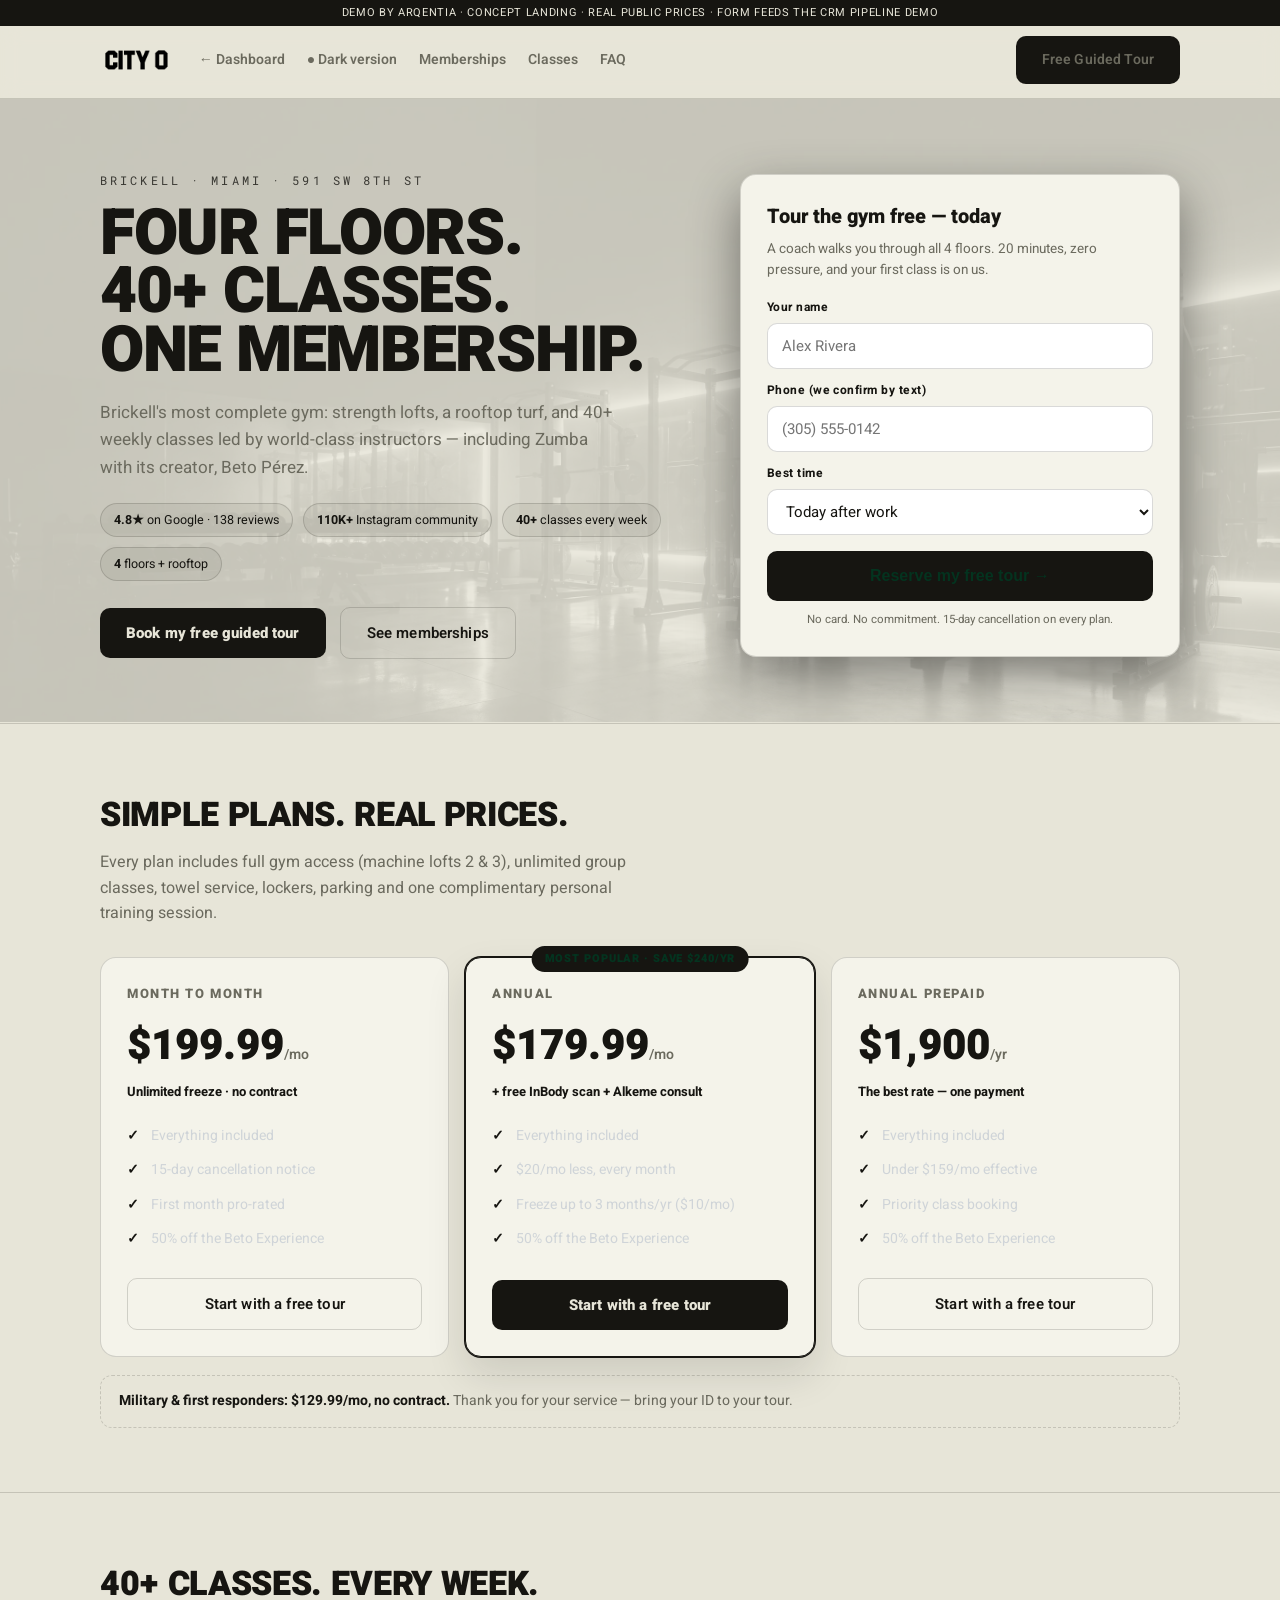
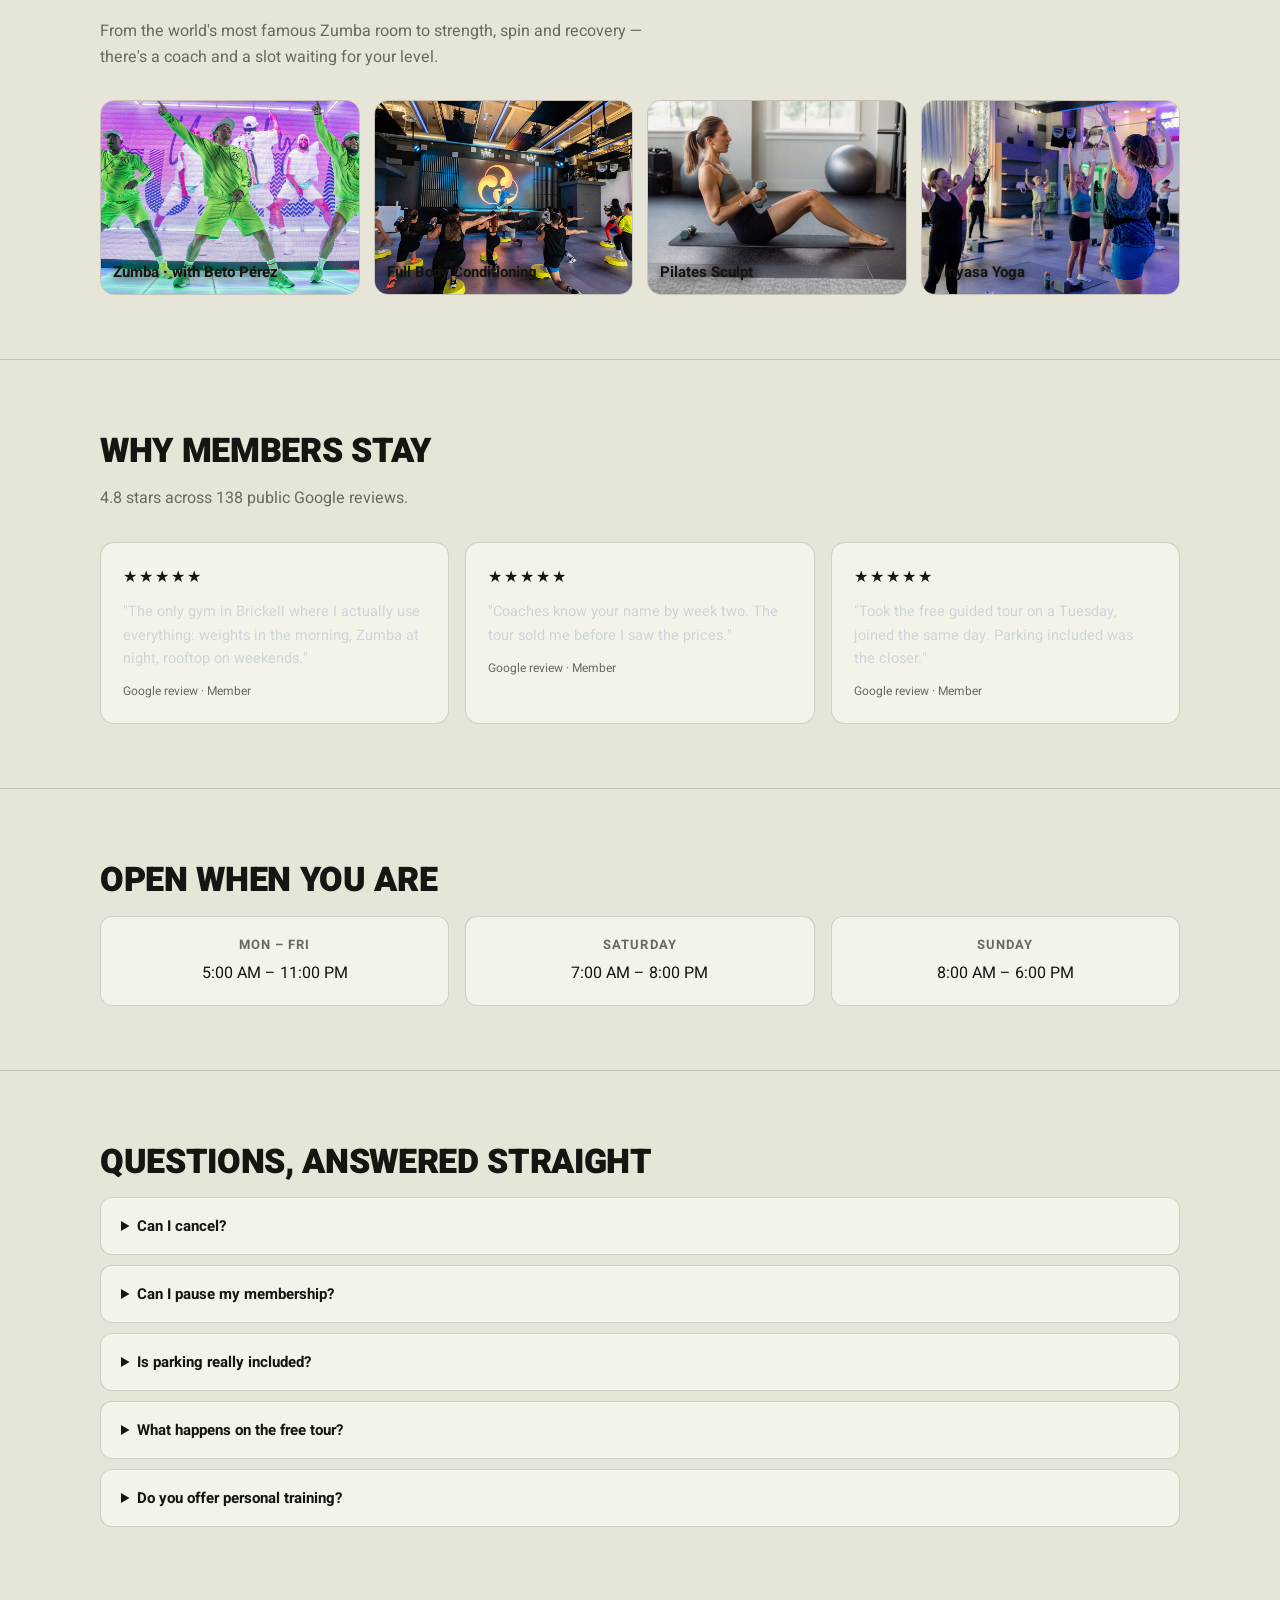
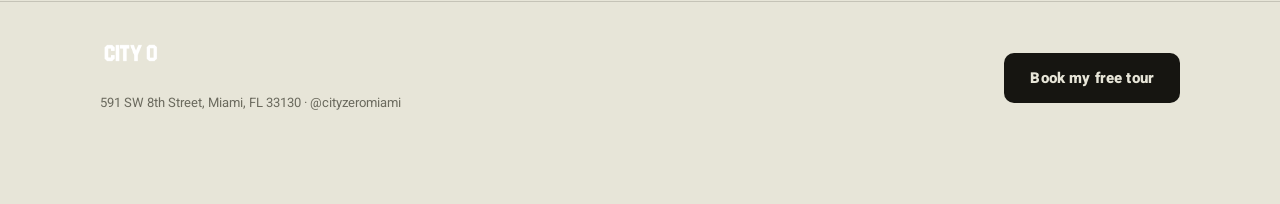
==== landing-light.html @ 640c438e "Hirael aesthetic landings in dark and light, cross links, mobile bottom nav The landing adopts the H" ====
<!DOCTYPE html>
<html lang="en" class="light">
<head>
<meta charset="utf-8">
<meta name="viewport" content="width=device-width, initial-scale=1">
<title>City Zero · Brickell's Complete Gym — Free Guided Tour</title>
<link rel="icon" href="assets/logo-cz-mark.png">
<link href="https://fonts.googleapis.com/css2?family=Heebo:wght@300;400;600;700;800;900&family=Roboto+Mono:wght@400;500&display=swap" rel="stylesheet">
<style>
  :root { --bg:#0b0a09; --card:#101010; --line:rgba(222,219,200,.14); --tx:#f2f1e8; --mut:#8b8a80; --acc:#DEDBC8; --mint:#DEDBC8; --btntx:#1a1a12; }
  html.light { --bg:#E7E5D8; --card:#F4F3EA; --line:rgba(20,20,16,.16); --tx:#161511; --mut:#6b6a5e; --acc:#161511; --mint:#161511; --btntx:#E7E5D8; }
  html.light .demo { background:#161511; color:#E7E5D8; }
  html.light .hero video, html.light .hero > img.bg { opacity:.14; }
  html.light header { background:rgba(231,229,216,.88); }
  html.light .sticky { background:rgba(231,229,216,.94); }
  html.light .form input, html.light .form select { background:#fff; color:#161511; border-color:var(--line); }
  html.light .chip { background:rgba(20,20,16,.05); }
  html.light .pcard.hot { box-shadow:0 0 0 1px #161511, 0 18px 40px rgba(20,20,16,.12); }
  * { margin:0; padding:0; box-sizing:border-box; }
  body { font-family:"Heebo",sans-serif; background:var(--bg); color:var(--tx); line-height:1.6; font-size:16px; }
  img { max-width:100%; display:block; }
  .wrap { max-width:1120px; margin:0 auto; padding:0 20px; }
  .mono { font-family:"Roboto Mono",monospace; }
  .demo { position:fixed; top:0; left:0; right:0; z-index:60; background:#b45309; color:#fff; font-size:11px; text-align:center; padding:4px 10px; letter-spacing:.06em; }
  header { position:sticky; top:22px; z-index:50; background:rgba(11,13,14,.85); backdrop-filter:blur(10px); border-bottom:1px solid var(--line); margin-top:22px; }
  .nav { display:flex; align-items:center; gap:22px; padding:14px 20px; max-width:1120px; margin:0 auto; }
  .nav img { height:26px; }
  .nav a { color:var(--mut); text-decoration:none; font-size:14px; font-weight:600; }
  .nav a:hover { color:var(--tx); }
  .nav .cta { margin-left:auto; }
  .cta { display:inline-block; background:var(--acc); color:#0b0d0e; font-weight:800; padding:13px 26px; border-radius:10px; text-decoration:none; font-size:15px; letter-spacing:.01em; transition:transform .15s ease; }
  .cta:hover { transform:translateY(-2px); }
  .cta.ghost { background:transparent; color:var(--tx); border:1px solid var(--line); font-weight:600; }
  .hero { position:relative; overflow:hidden; border-bottom:1px solid var(--line); }
  .hero video, .hero > img.bg { position:absolute; inset:0; width:100%; height:100%; object-fit:cover; opacity:.38; }
  .hero .wrap { position:relative; display:grid; grid-template-columns:1.15fr .85fr; gap:44px; padding:72px 20px 64px; align-items:center; }
  .kick { font-family:"Roboto Mono",monospace; font-size:12px; letter-spacing:.28em; color:var(--mut); margin-bottom:14px; }
  h1 { font-size:clamp(38px,5.6vw,64px); font-weight:900; line-height:.92; letter-spacing:-.02em; text-transform:uppercase; }
  h1 em { font-style:normal; color:var(--mint); }
  .kick { letter-spacing:.26em; color:var(--acc); opacity:.8; }
  .form, .pcard, .rcard { border-radius:24px; }
  .form button { color:var(--btntx); }
  .cta { color:var(--btntx); background:var(--acc); }
  .sticky .cta { background:var(--acc); color:var(--btntx); }
  .cta.ghost { background:transparent; color:var(--tx); }
  .sub { color:var(--mut); font-size:17px; margin:18px 0 22px; max-width:52ch; }
  .proof { display:flex; gap:10px; flex-wrap:wrap; margin-bottom:26px; }
  .chip { border:1px solid var(--line); border-radius:999px; padding:6px 13px; font-size:12.5px; color:var(--tx); background:rgba(255,255,255,.04); }
  .chip b { color:var(--mint); }
  .form { background:var(--card); border:1px solid var(--line); border-radius:16px; padding:26px; box-shadow:0 20px 50px rgba(0,0,0,.45); }
  .form h3 { font-size:20px; font-weight:800; }
  .form p.fs { color:var(--mut); font-size:13.5px; margin:6px 0 16px; }
  .form label { display:block; font-size:12px; font-weight:700; margin:12px 0 6px; letter-spacing:.04em; }
  .form input, .form select { width:100%; height:46px; border-radius:10px; border:1px solid var(--line); background:#0e1113; color:var(--tx); padding:0 14px; font:inherit; font-size:15px; }
  .form button { width:100%; height:50px; margin-top:16px; border:0; border-radius:10px; background:var(--mint); color:#062; color:#04331f; font-weight:900; font-size:16px; cursor:pointer; }
  .form .micro { font-size:11.5px; color:var(--mut); margin-top:10px; text-align:center; }
  #ok { display:none; text-align:center; padding:26px 6px; }
  #ok b { color:var(--mint); font-size:19px; display:block; margin-bottom:8px; }
  section { padding:64px 0; border-bottom:1px solid var(--line); }
  h2 { font-size:clamp(24px,3.4vw,34px); font-weight:900; text-transform:uppercase; letter-spacing:-.01em; margin-bottom:8px; }
  .lead { color:var(--mut); max-width:62ch; margin-bottom:30px; }
  .grid3 { display:grid; grid-template-columns:repeat(3,1fr); gap:16px; }
  .pcard { background:var(--card); border:1px solid var(--line); border-radius:16px; padding:26px; display:flex; flex-direction:column; position:relative; }
  .pcard.hot { border-color:var(--mint); box-shadow:0 0 0 1px var(--mint), 0 18px 40px rgba(35,227,164,.08); }
  .pop { position:absolute; top:-12px; left:50%; transform:translateX(-50%); background:var(--mint); color:#04331f; font-size:11px; font-weight:900; letter-spacing:.08em; border-radius:999px; padding:4px 13px; white-space:nowrap; }
  .pname { font-size:13px; font-weight:800; letter-spacing:.12em; color:var(--mut); }
  .price { font-size:42px; font-weight:900; margin:8px 0 2px; }
  .price span { font-size:14px; color:var(--mut); font-weight:600; }
  .save { color:var(--mint); font-size:13px; font-weight:700; min-height:20px; }
  .pcard ul { list-style:none; margin:16px 0 22px; flex:1; }
  .pcard li { font-size:14px; color:#cfd4d8; padding:6px 0 6px 24px; position:relative; }
  .pcard li::before { content:"✓"; position:absolute; left:0; color:var(--mint); font-weight:800; }
  .pcard .cta { text-align:center; }
  .mil { margin-top:18px; border:1px dashed var(--line); border-radius:12px; padding:14px 18px; color:var(--mut); font-size:14px; }
  .mil b { color:var(--tx); }
  .clsgrid { display:grid; grid-template-columns:repeat(4,1fr); gap:14px; }
  .cls { position:relative; border-radius:14px; overflow:hidden; border:1px solid var(--line); aspect-ratio:4/3; }
  .cls img { width:100%; height:100%; object-fit:cover; transition:transform .4s ease; }
  .cls:hover img { transform:scale(1.05); }
  .cls b { position:absolute; left:12px; bottom:10px; font-size:15px; text-shadow:0 2px 8px rgba(0,0,0,.8); }
  .rev { display:grid; grid-template-columns:repeat(3,1fr); gap:16px; }
  .rcard { background:var(--card); border:1px solid var(--line); border-radius:14px; padding:22px; }
  .stars { color:var(--mint); letter-spacing:2px; margin-bottom:10px; }
  .rcard p { font-size:14.5px; color:#cfd4d8; }
  .rcard span { display:block; margin-top:12px; font-size:12px; color:var(--mut); }
  .faq details { border:1px solid var(--line); border-radius:12px; padding:16px 20px; margin-bottom:10px; background:var(--card); }
  .faq summary { cursor:pointer; font-weight:700; font-size:15px; }
  .faq p { color:var(--mut); font-size:14px; margin-top:10px; }
  .hours { display:grid; grid-template-columns:repeat(3,1fr); gap:16px; text-align:center; }
  .hb { background:var(--card); border:1px solid var(--line); border-radius:12px; padding:18px; }
  .hb b { display:block; font-size:13px; letter-spacing:.08em; color:var(--mut); margin-bottom:6px; }
  footer { padding:40px 0 90px; color:var(--mut); font-size:13px; }
  footer .wrap { display:flex; justify-content:space-between; gap:20px; flex-wrap:wrap; align-items:center; }
  .sticky { position:fixed; left:0; right:0; bottom:0; z-index:55; padding:12px 16px calc(12px + env(safe-area-inset-bottom)); background:rgba(11,13,14,.92); backdrop-filter:blur(10px); border-top:1px solid var(--line); display:none; }
  .sticky .cta { display:block; text-align:center; background:var(--mint); color:#04331f; }
  @media (max-width:920px) {
    .hero .wrap { grid-template-columns:1fr; padding-top:44px; }
    .grid3, .rev, .hours { grid-template-columns:1fr; }
    .pcard.hot { order:-1; }
    .clsgrid { grid-template-columns:1fr 1fr; }
    .sticky { display:block; }
    .nav a.lnk { display:none; }
    section { padding:44px 0; }
  }
</style>
</head>
<body>
<div class="demo">DEMO BY ARQENTIA · CONCEPT LANDING · REAL PUBLIC PRICES · FORM FEEDS THE CRM PIPELINE DEMO</div>

<header><nav class="nav">
  <img src="assets/logo-horizontal-white.png" alt="City Zero" id="lnavlogo" style="filter:invert(1)">
  <a class="lnk" href="index.html">← Dashboard</a>
  <a class="lnk" href="landing.html">● Dark version</a>
  <a class="lnk" href="#plans">Memberships</a>
  <a class="lnk" href="#classes">Classes</a>
  <a class="lnk" href="#faq">FAQ</a>
  <a class="cta" href="#tour">Free Guided Tour</a>
</nav></header>

<div class="hero">
  <video autoplay muted loop playsinline poster="assets/banner.webp"><source src="assets/login.mp4" type="video/mp4"></video>
  <div class="wrap">
    <div>
      <div class="kick">BRICKELL · MIAMI · 591 SW 8TH ST</div>
      <h1>Four floors.<br>40+ classes.<br><em>One membership.</em></h1>
      <p class="sub">Brickell's most complete gym: strength lofts, a rooftop turf, and 40+ weekly classes led by world-class instructors — including Zumba with its creator, Beto Pérez.</p>
      <div class="proof">
        <span class="chip"><b>4.8★</b> on Google · 138 reviews</span>
        <span class="chip"><b>110K+</b> Instagram community</span>
        <span class="chip"><b>40+</b> classes every week</span>
        <span class="chip"><b>4</b> floors + rooftop</span>
      </div>
      <a class="cta" href="#tour">Book my free guided tour</a>
      <a class="cta ghost" href="#plans" style="margin-left:10px">See memberships</a>
    </div>
    <form class="form" id="tour" onsubmit="return captureLead(event)">
      <h3>Tour the gym free — today</h3>
      <p class="fs formnote">A coach walks you through all 4 floors. 20 minutes, zero pressure, and your first class is on us.</p>
      <label>Your name</label><input name="name" placeholder="Alex Rivera" required>
      <label>Phone (we confirm by text)</label><input name="phone" placeholder="(305) 555-0142" required>
      <label>Best time</label>
      <select name="when"><option>Today after work</option><option>Tomorrow morning</option><option>This Saturday</option><option>Call me to pick</option></select>
      <button type="submit">Reserve my free tour →</button>
      <div class="micro">No card. No commitment. 15-day cancellation on every plan.</div>
      <div id="ok"><b>You're in!</b>We'll text you in minutes to confirm your tour. Ask for Andreina at the front desk.</div>
    </form>
  </div>
</div>

<section id="plans"><div class="wrap">
  <h2>Simple plans. Real prices.</h2>
  <p class="lead">Every plan includes full gym access (machine lofts 2 & 3), unlimited group classes, towel service, lockers, parking and one complimentary personal training session.</p>
  <div class="grid3">
    <div class="pcard">
      <div class="pname">MONTH TO MONTH</div>
      <div class="price">$199.99<span>/mo</span></div>
      <div class="save">Unlimited freeze · no contract</div>
      <ul><li>Everything included</li><li>15-day cancellation notice</li><li>First month pro-rated</li><li>50% off the Beto Experience</li></ul>
      <a class="cta ghost" href="#tour">Start with a free tour</a>
    </div>
    <div class="pcard hot">
      <div class="pop">MOST POPULAR · SAVE $240/YR</div>
      <div class="pname">ANNUAL</div>
      <div class="price">$179.99<span>/mo</span></div>
      <div class="save">+ free InBody scan + Alkeme consult</div>
      <ul><li>Everything included</li><li>$20/mo less, every month</li><li>Freeze up to 3 months/yr ($10/mo)</li><li>50% off the Beto Experience</li></ul>
      <a class="cta" href="#tour">Start with a free tour</a>
    </div>
    <div class="pcard">
      <div class="pname">ANNUAL PREPAID</div>
      <div class="price">$1,900<span>/yr</span></div>
      <div class="save">The best rate — one payment</div>
      <ul><li>Everything included</li><li>Under $159/mo effective</li><li>Priority class booking</li><li>50% off the Beto Experience</li></ul>
      <a class="cta ghost" href="#tour">Start with a free tour</a>
    </div>
  </div>
  <div class="mil"><b>Military & first responders: $129.99/mo, no contract.</b> Thank you for your service — bring your ID to your tour.</div>
</div></section>

<section id="classes"><div class="wrap">
  <h2>40+ classes. Every week.</h2>
  <p class="lead">From the world's most famous Zumba room to strength, spin and recovery — there's a coach and a slot waiting for your level.</p>
  <div class="clsgrid">
    <div class="cls"><img src="assets/classes/zumba.jpg" alt="Zumba"><b>Zumba · with Beto Pérez</b></div>
    <div class="cls"><img src="assets/classes/fbc.jpg" alt="Full Body Conditioning"><b>Full Body Conditioning</b></div>
    <div class="cls"><img src="assets/classes/pilates.jpg" alt="Pilates Sculpt"><b>Pilates Sculpt</b></div>
    <div class="cls"><img src="assets/classes/vinyasa.jpg" alt="Vinyasa Yoga"><b>Vinyasa Yoga</b></div>
  </div>
</div></section>

<section><div class="wrap">
  <h2>Why members stay</h2>
  <p class="lead">4.8 stars across 138 public Google reviews.</p>
  <div class="rev">
    <div class="rcard"><div class="stars">★★★★★</div><p>"The only gym in Brickell where I actually use everything: weights in the morning, Zumba at night, rooftop on weekends."</p><span>Google review · Member</span></div>
    <div class="rcard"><div class="stars">★★★★★</div><p>"Coaches know your name by week two. The tour sold me before I saw the prices."</p><span>Google review · Member</span></div>
    <div class="rcard"><div class="stars">★★★★★</div><p>"Took the free guided tour on a Tuesday, joined the same day. Parking included was the closer."</p><span>Google review · Member</span></div>
  </div>
</div></section>

<section><div class="wrap">
  <h2>Open when you are</h2>
  <div class="hours">
    <div class="hb"><b>MON – FRI</b>5:00 AM – 11:00 PM</div>
    <div class="hb"><b>SATURDAY</b>7:00 AM – 8:00 PM</div>
    <div class="hb"><b>SUNDAY</b>8:00 AM – 6:00 PM</div>
  </div>
</div></section>

<section id="faq"><div class="wrap">
  <h2>Questions, answered straight</h2>
  <div class="faq">
    <details><summary>Can I cancel?</summary><p>Yes. Month-to-month cancels with a simple 15-day notice. No exit fees, no games.</p></details>
    <details><summary>Can I pause my membership?</summary><p>Month-to-month freezes without limit. Annual plans freeze up to 3 months per year for $10/month.</p></details>
    <details><summary>Is parking really included?</summary><p>Yes — parking, towel service and lockers come with every plan.</p></details>
    <details><summary>What happens on the free tour?</summary><p>A coach walks you through all four floors in about 20 minutes, matches you with classes for your level, and your first class is free. No card required.</p></details>
    <details><summary>Do you offer personal training?</summary><p>Every plan includes one complimentary PT session, and you can hire our trainers for tailored programs after that.</p></details>
  </div>
</div></section>

<footer><div class="wrap">
  <div><img src="assets/logo-horizontal-white.png" alt="City Zero" style="height:22px;margin-bottom:8px"><br>591 SW 8th Street, Miami, FL 33130 · @cityzeromiami</div>
  <a class="cta" href="#tour">Book my free tour</a>
</div></footer>

<div class="sticky"><a class="cta" href="#tour">Book my free tour — no card needed</a></div>

<script>
function captureLead(e) {
  e.preventDefault();
  const f = e.target;
  const lead = { name: f.name.value.trim(), phone: f.phone.value.trim(), at: new Date().toISOString() };
  if (!lead.name || !lead.phone) return false;
  const leads = JSON.parse(localStorage.getItem("c0.leads") || "[]");
  leads.unshift(lead);
  localStorage.setItem("c0.leads", JSON.stringify(leads));
  f.querySelectorAll("label,input,select,button,.formnote").forEach(el => el.style.display = "none");
  document.getElementById("ok").style.display = "block";
  return false;
}
</script>
</body>
</html>
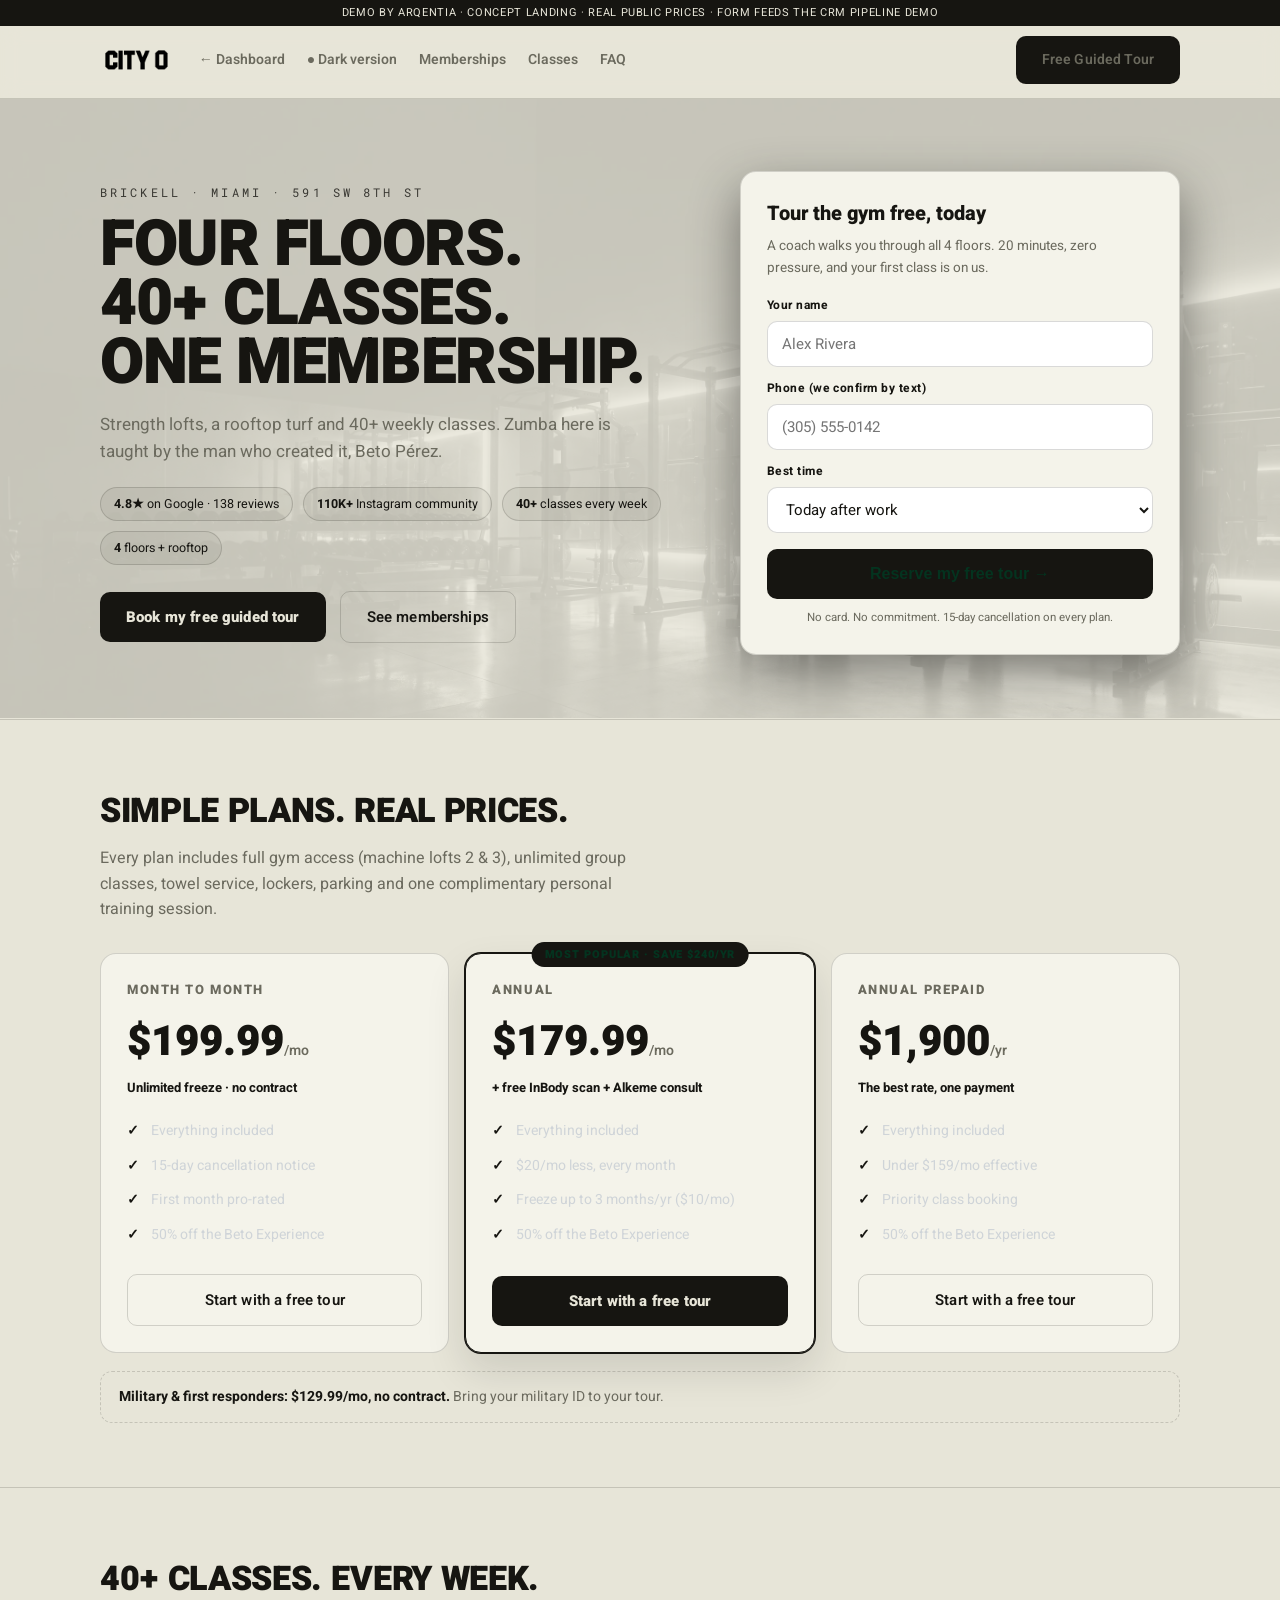
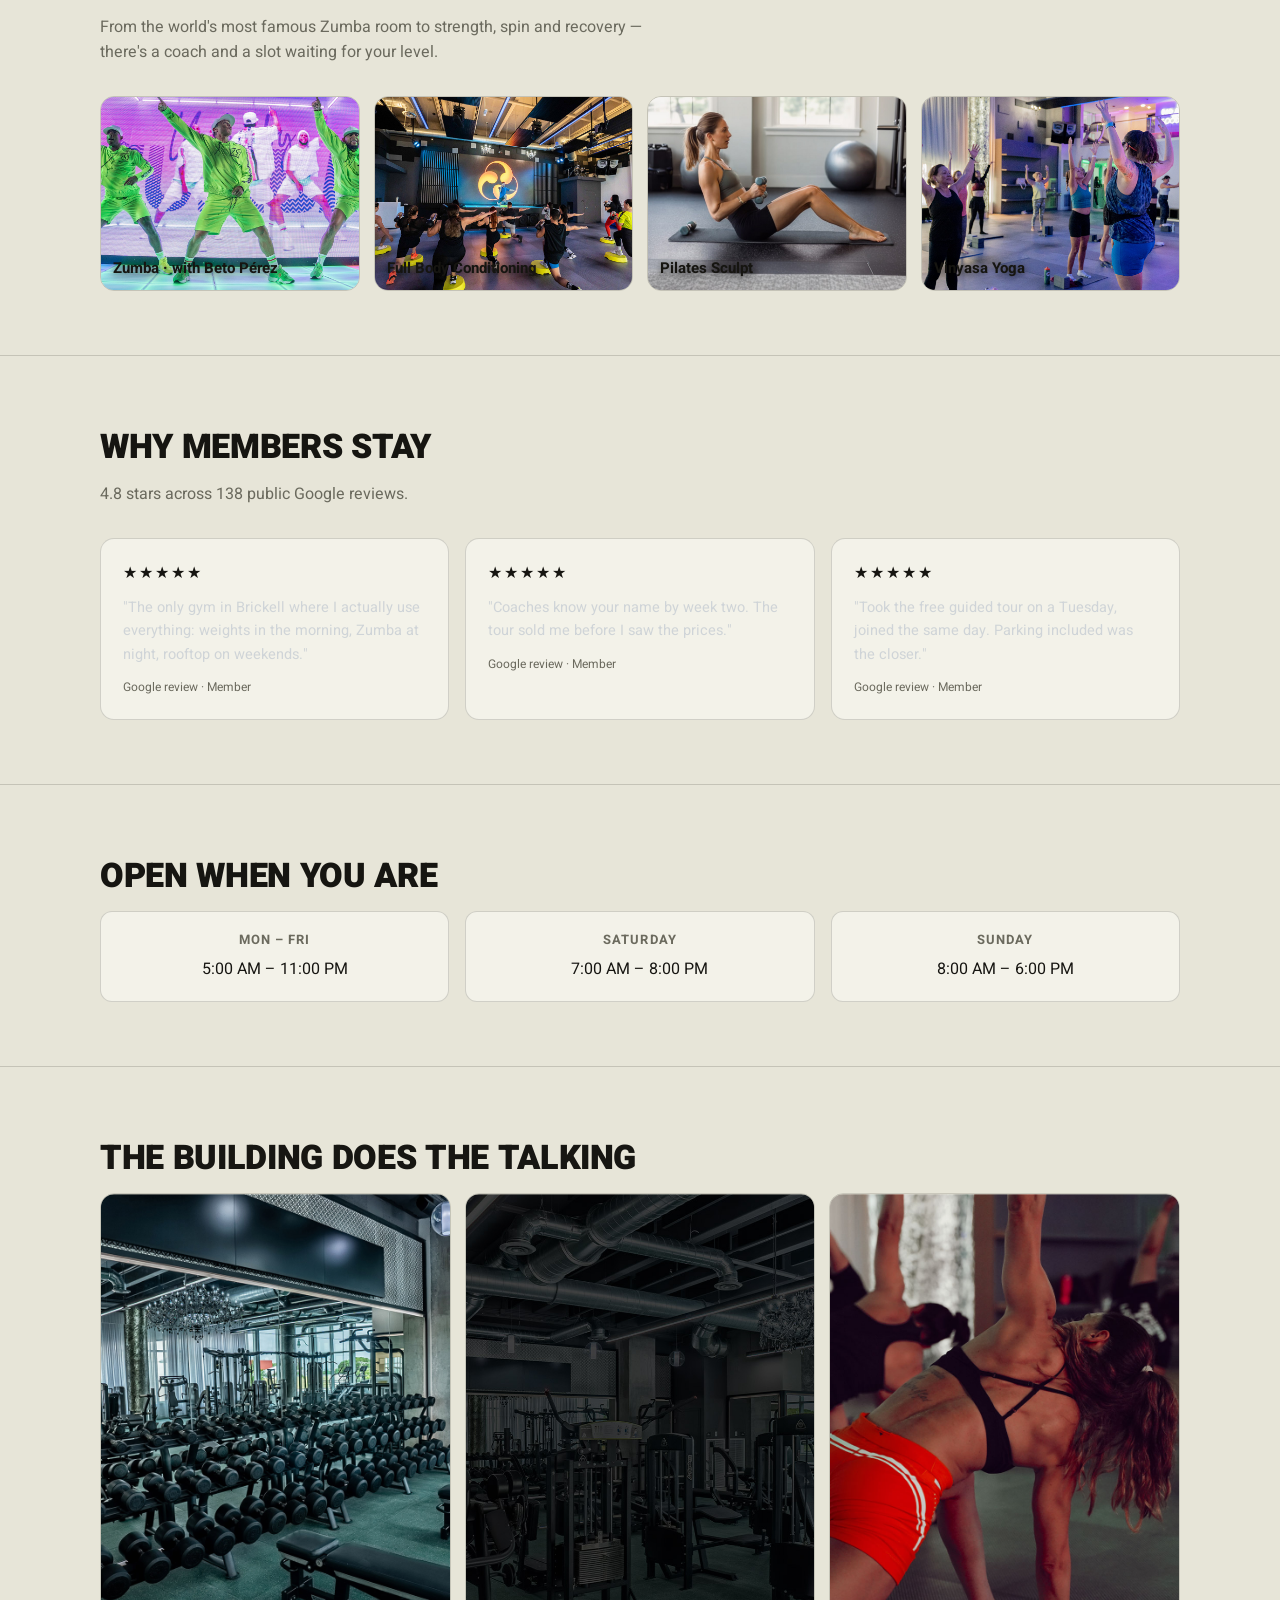
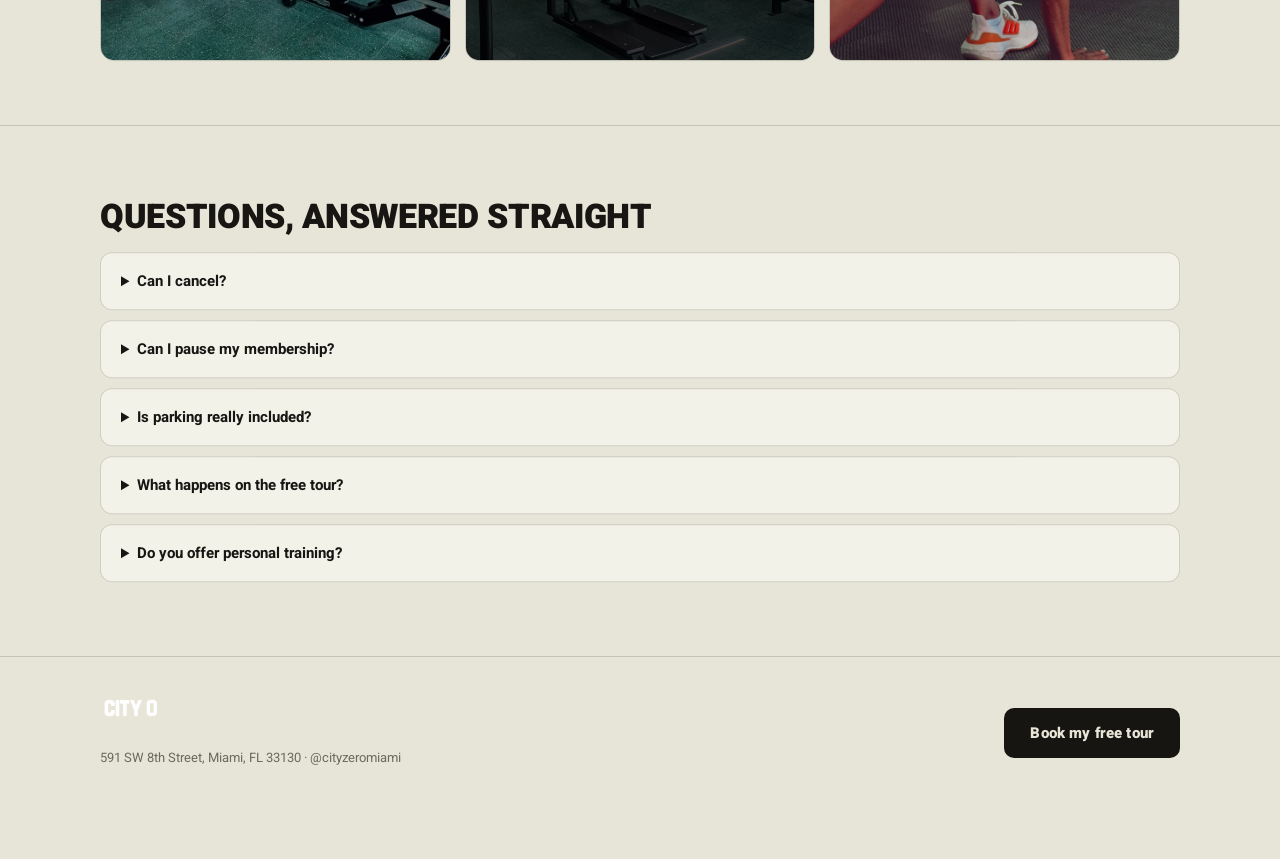
==== commit 114ae961: "Landing polish: real site photos, scroll reveals, humanized copy Three photos from cityzero.com join" ====
--- a/landing-light.html
+++ b/landing-light.html
@@ -3,7 +3,7 @@
 <head>
 <meta charset="utf-8">
 <meta name="viewport" content="width=device-width, initial-scale=1">
-<title>City Zero · Brickell's Complete Gym — Free Guided Tour</title>
+<title>City Zero · Brickell Gym · Free Guided Tour</title>
 <link rel="icon" href="assets/logo-cz-mark.png">
 <link href="https://fonts.googleapis.com/css2?family=Heebo:wght@300;400;600;700;800;900&family=Roboto+Mono:wght@400;500&display=swap" rel="stylesheet">
 <style>
@@ -123,7 +123,7 @@
     <div>
       <div class="kick">BRICKELL · MIAMI · 591 SW 8TH ST</div>
       <h1>Four floors.<br>40+ classes.<br><em>One membership.</em></h1>
-      <p class="sub">Brickell's most complete gym: strength lofts, a rooftop turf, and 40+ weekly classes led by world-class instructors — including Zumba with its creator, Beto Pérez.</p>
+      <p class="sub">Strength lofts, a rooftop turf and 40+ weekly classes. Zumba here is taught by the man who created it, Beto P&eacute;rez.</p>
       <div class="proof">
         <span class="chip"><b>4.8★</b> on Google · 138 reviews</span>
         <span class="chip"><b>110K+</b> Instagram community</span>
@@ -134,7 +134,7 @@
       <a class="cta ghost" href="#plans" style="margin-left:10px">See memberships</a>
     </div>
     <form class="form" id="tour" onsubmit="return captureLead(event)">
-      <h3>Tour the gym free — today</h3>
+      <h3>Tour the gym free, today</h3>
       <p class="fs formnote">A coach walks you through all 4 floors. 20 minutes, zero pressure, and your first class is on us.</p>
       <label>Your name</label><input name="name" placeholder="Alex Rivera" required>
       <label>Phone (we confirm by text)</label><input name="phone" placeholder="(305) 555-0142" required>
@@ -169,12 +169,12 @@
     <div class="pcard">
       <div class="pname">ANNUAL PREPAID</div>
       <div class="price">$1,900<span>/yr</span></div>
-      <div class="save">The best rate — one payment</div>
+      <div class="save">The best rate, one payment</div>
       <ul><li>Everything included</li><li>Under $159/mo effective</li><li>Priority class booking</li><li>50% off the Beto Experience</li></ul>
       <a class="cta ghost" href="#tour">Start with a free tour</a>
     </div>
   </div>
-  <div class="mil"><b>Military & first responders: $129.99/mo, no contract.</b> Thank you for your service — bring your ID to your tour.</div>
+  <div class="mil"><b>Military & first responders: $129.99/mo, no contract.</b> Bring your military ID to your tour.</div>
 </div></section>
 
 <section id="classes"><div class="wrap">
@@ -204,6 +204,15 @@
     <div class="hb"><b>MON – FRI</b>5:00 AM – 11:00 PM</div>
     <div class="hb"><b>SATURDAY</b>7:00 AM – 8:00 PM</div>
     <div class="hb"><b>SUNDAY</b>8:00 AM – 6:00 PM</div>
+  </div>
+</div></section>
+
+<section><div class="wrap">
+  <h2>The building does the talking</h2>
+  <div class="clsgrid" style="grid-template-columns:repeat(3,1fr)">
+    <div class="cls" style="aspect-ratio:3/4"><img src="assets/site/h1-imageLeft.jpg" alt="Inside City Zero"></div>
+    <div class="cls" style="aspect-ratio:3/4"><img src="assets/site/h1-background-img1-CZ.jpg" alt="Training floor"></div>
+    <div class="cls" style="aspect-ratio:3/4"><img src="assets/site/h1-imageright-home-1.jpg" alt="Equipment"></div>
   </div>
 </div></section>
 
@@ -239,5 +248,22 @@
   return false;
 }
 </script>
+<script src="vendor/anime.min.js"></script>
+<script>
+(function () {
+  if (window.matchMedia && matchMedia("(prefers-reduced-motion: reduce)").matches) return;
+  if (typeof anime === "undefined") return;
+  var targets = document.querySelectorAll("section .wrap > *, .hero h1, .hero .sub, .hero .proof, .form");
+  targets.forEach(function (el) { el.style.opacity = 0; });
+  var io = new IntersectionObserver(function (entries) {
+    entries.forEach(function (en) {
+      if (!en.isIntersecting) return;
+      anime({ targets: en.target, opacity: [0, 1], translateY: [18, 0], duration: 650, easing: "easeOutExpo" });
+      io.unobserve(en.target);
+    });
+  }, { threshold: 0.15 });
+  targets.forEach(function (el) { io.observe(el); });
+})();
+</script>
 </body>
 </html>
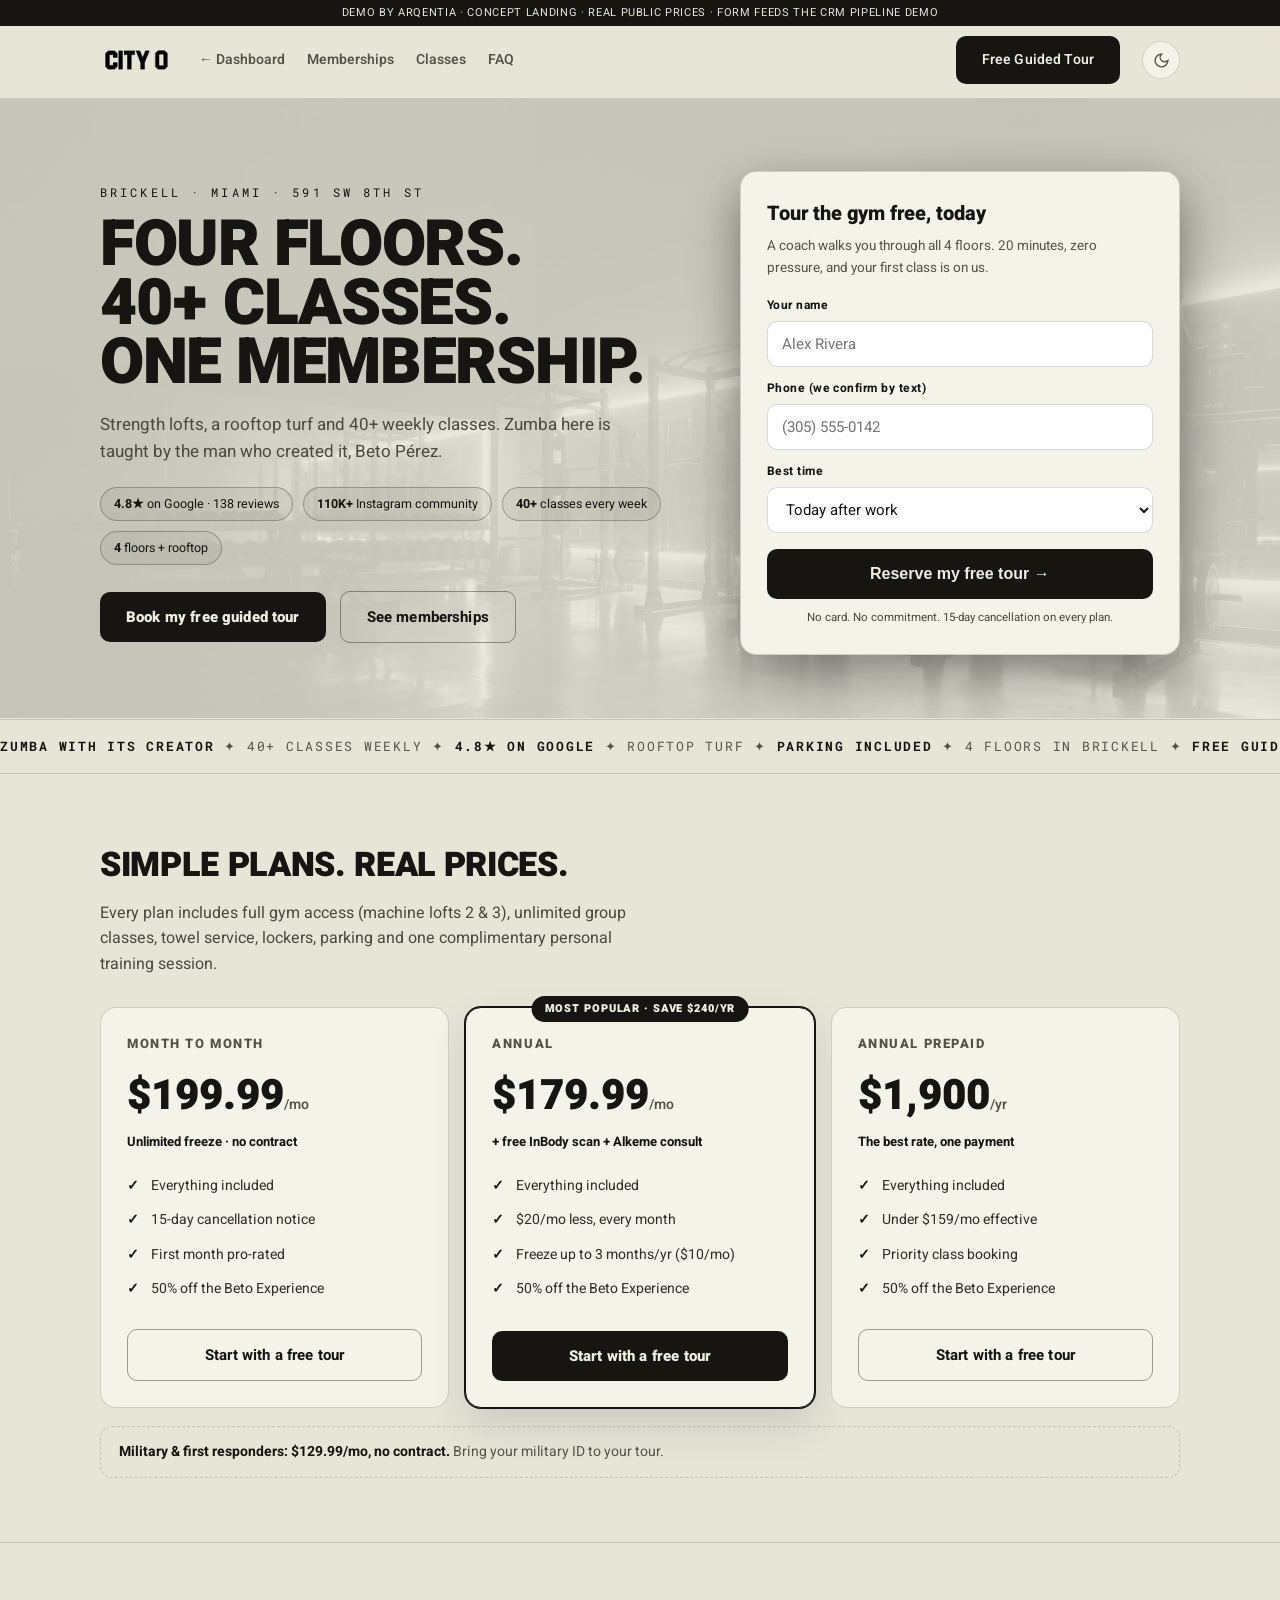
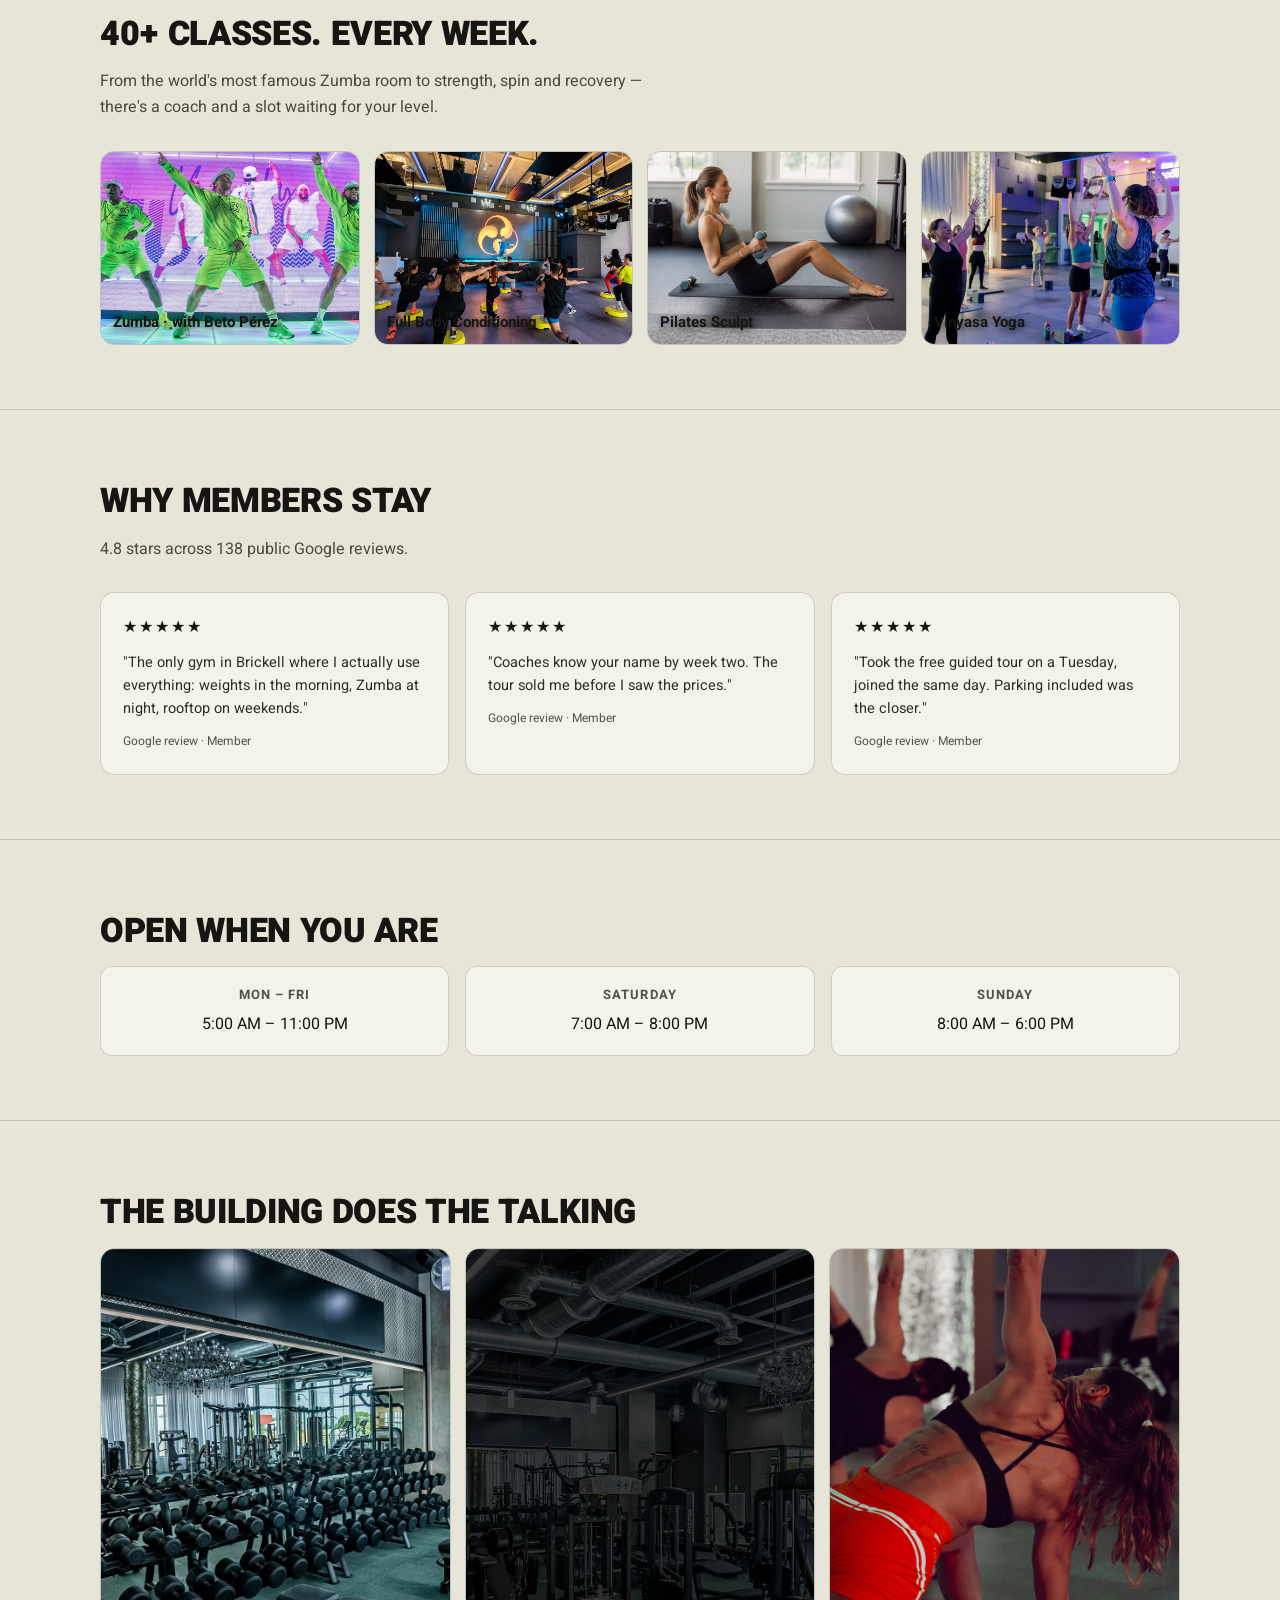
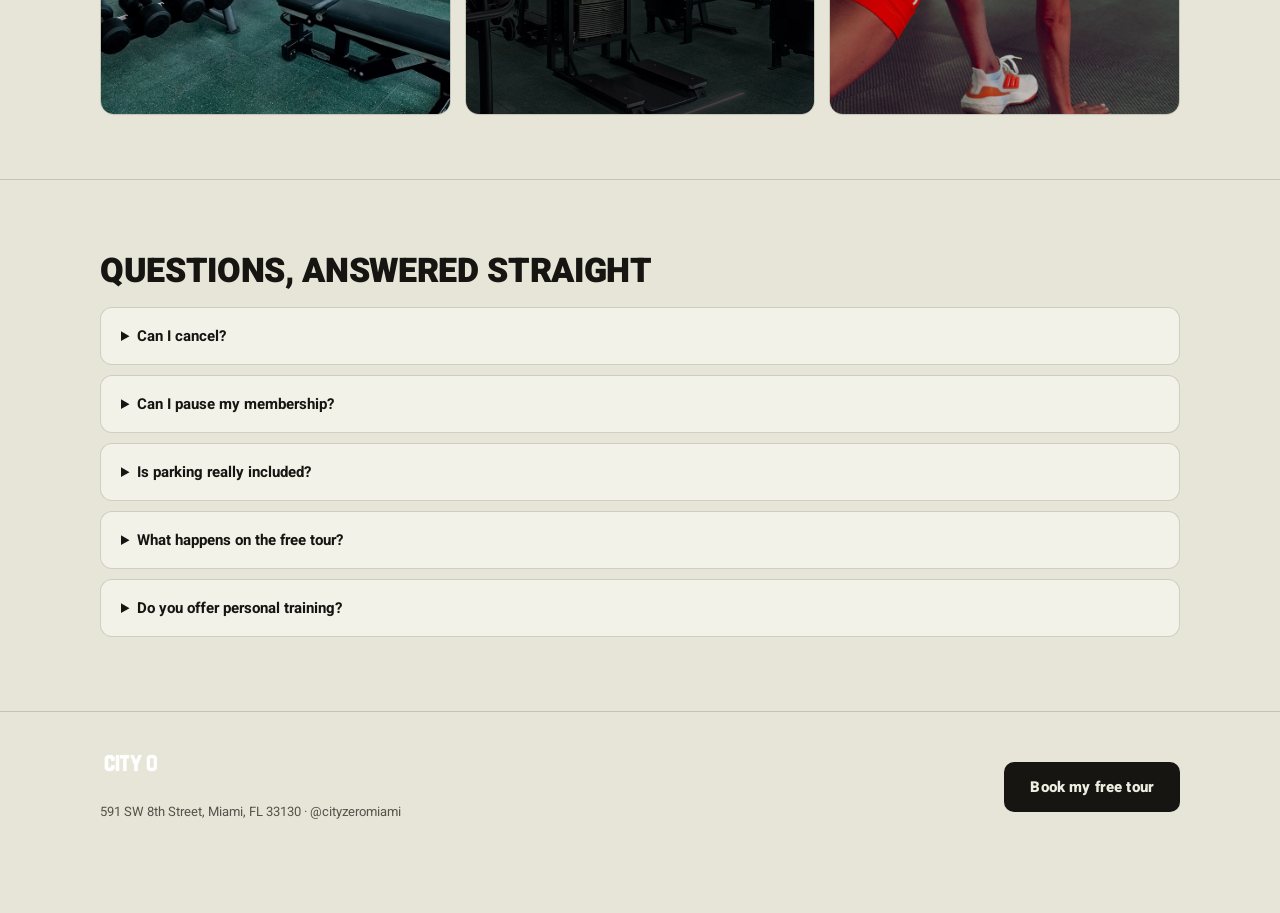
==== commit 6efb395c: "Corner sun-moon toggle, shadcn landing effects, light contrast The theme switch becomes a round corn" ====
--- a/landing-light.html
+++ b/landing-light.html
@@ -16,6 +16,24 @@
   html.light .form input, html.light .form select { background:#fff; color:#161511; border-color:var(--line); }
   html.light .chip { background:rgba(20,20,16,.05); }
   html.light .pcard.hot { box-shadow:0 0 0 1px #161511, 0 18px 40px rgba(20,20,16,.12); }
+  html.light { --mut:#54534a; }
+  html.light .pcard li, html.light .rcard p { color:#2e2d26; }
+  html.light .cta.ghost { border-color:rgba(20,20,16,.4); font-weight:700; }
+  html.light .chip { border-color:rgba(20,20,16,.28); }
+  html.light .cta { background:#161511; color:#EFEDE0; }
+  html.light .cta.ghost { background:transparent; color:#161511; }
+  html.light .form button { background:#161511; color:#EFEDE0; }
+  html.light .pop { background:#161511; color:#EFEDE0; }
+  html.light .form .micro, html.light .lead, html.light .sub { color:#4a4940; }
+  .thbtn2 { display:inline-flex; align-items:center; justify-content:center; width:38px; height:38px; border-radius:999px; border:1px solid var(--line); color:var(--tx); background:var(--card); }
+  .thbtn2 svg { width:17px; height:17px; }
+  .glow { position:absolute; top:-20%; right:-8%; width:55%; height:120%; background:radial-gradient(closest-side, rgba(222,219,200,.14), transparent 70%); pointer-events:none; }
+  html.light .glow { background:radial-gradient(closest-side, rgba(20,20,16,.08), transparent 70%); }
+  .marq { overflow:hidden; border-bottom:1px solid var(--line); padding:14px 0; white-space:nowrap; }
+  .marq div { display:inline-block; animation:marq 26s linear infinite; font-family:"Roboto Mono",monospace; font-size:12.5px; letter-spacing:.14em; color:var(--mut); }
+  .marq b { color:var(--tx); }
+  @keyframes marq { from { transform:translateX(0); } to { transform:translateX(-50%); } }
+  @media (prefers-reduced-motion: reduce) { .marq div { animation:none; } }
   * { margin:0; padding:0; box-sizing:border-box; }
   body { font-family:"Heebo",sans-serif; background:var(--bg); color:var(--tx); line-height:1.6; font-size:16px; }
   img { max-width:100%; display:block; }
@@ -110,14 +128,15 @@
 <header><nav class="nav">
   <img src="assets/logo-horizontal-white.png" alt="City Zero" id="lnavlogo" style="filter:invert(1)">
   <a class="lnk" href="index.html">← Dashboard</a>
-  <a class="lnk" href="landing.html">● Dark version</a>
   <a class="lnk" href="#plans">Memberships</a>
   <a class="lnk" href="#classes">Classes</a>
   <a class="lnk" href="#faq">FAQ</a>
   <a class="cta" href="#tour">Free Guided Tour</a>
+  <a class="thbtn2" href="landing.html" aria-label="Switch theme" title="Dark version"><svg viewBox="0 0 24 24" fill="none" stroke="currentColor" stroke-width="2" stroke-linecap="round"><path d="M12 3a6 6 0 0 0 9 9 9 9 0 1 1-9-9Z"/></svg></a>
 </nav></header>
 
 <div class="hero">
+  <div class="glow"></div>
   <video autoplay muted loop playsinline poster="assets/banner.webp"><source src="assets/login.mp4" type="video/mp4"></video>
   <div class="wrap">
     <div>
@@ -146,6 +165,8 @@
     </form>
   </div>
 </div>
+
+<div class="marq"><div> <b>ZUMBA WITH ITS CREATOR</b> ✦ 40+ CLASSES WEEKLY ✦ <b>4.8★ ON GOOGLE</b> ✦ ROOFTOP TURF ✦ <b>PARKING INCLUDED</b> ✦ 4 FLOORS IN BRICKELL ✦ <b>FREE GUIDED TOUR</b> ✦ TOWELS AND LOCKERS ✦ <b>ZUMBA WITH ITS CREATOR</b> ✦ 40+ CLASSES WEEKLY ✦ <b>4.8★ ON GOOGLE</b> ✦ ROOFTOP TURF ✦ <b>PARKING INCLUDED</b> ✦ 4 FLOORS IN BRICKELL ✦ <b>FREE GUIDED TOUR</b> ✦ TOWELS AND LOCKERS ✦</div></div>
 
 <section id="plans"><div class="wrap">
   <h2>Simple plans. Real prices.</h2>
@@ -253,7 +274,7 @@
 (function () {
   if (window.matchMedia && matchMedia("(prefers-reduced-motion: reduce)").matches) return;
   if (typeof anime === "undefined") return;
-  var targets = document.querySelectorAll("section .wrap > *, .hero h1, .hero .sub, .hero .proof, .form");
+  var targets = document.querySelectorAll("section .wrap > *");
   targets.forEach(function (el) { el.style.opacity = 0; });
   var io = new IntersectionObserver(function (entries) {
     entries.forEach(function (en) {
@@ -263,6 +284,10 @@
     });
   }, { threshold: 0.15 });
   targets.forEach(function (el) { io.observe(el); });
+  var heroEls = document.querySelectorAll(".hero .kick, .hero h1, .hero .sub, .hero .proof, .hero .cta, .form");
+  heroEls.forEach(function (el) { el.style.opacity = 0; });
+  anime({ targets: heroEls, opacity: [0, 1], translateY: [22, 0], filter: ["blur(8px)", "blur(0px)"],
+    duration: 800, delay: anime.stagger(90, { start: 120 }), easing: "easeOutExpo" });
 })();
 </script>
 </body>
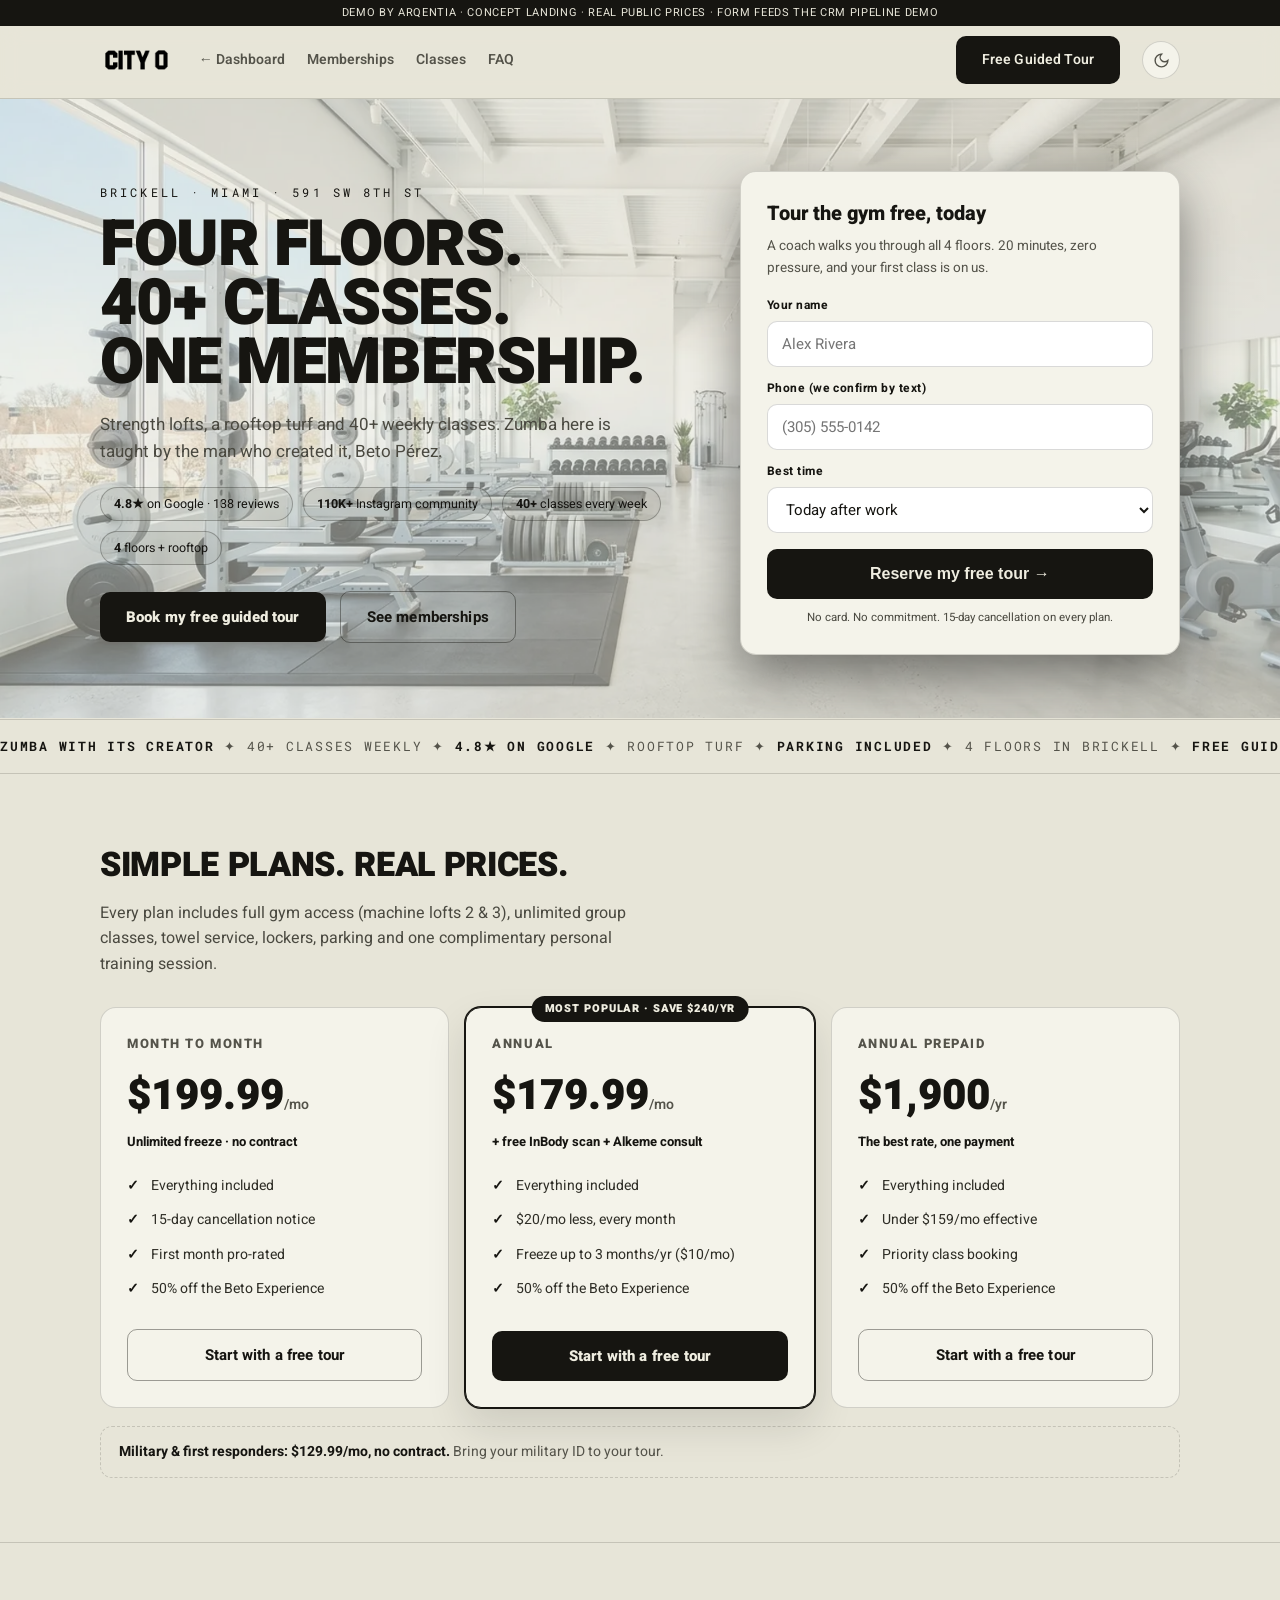
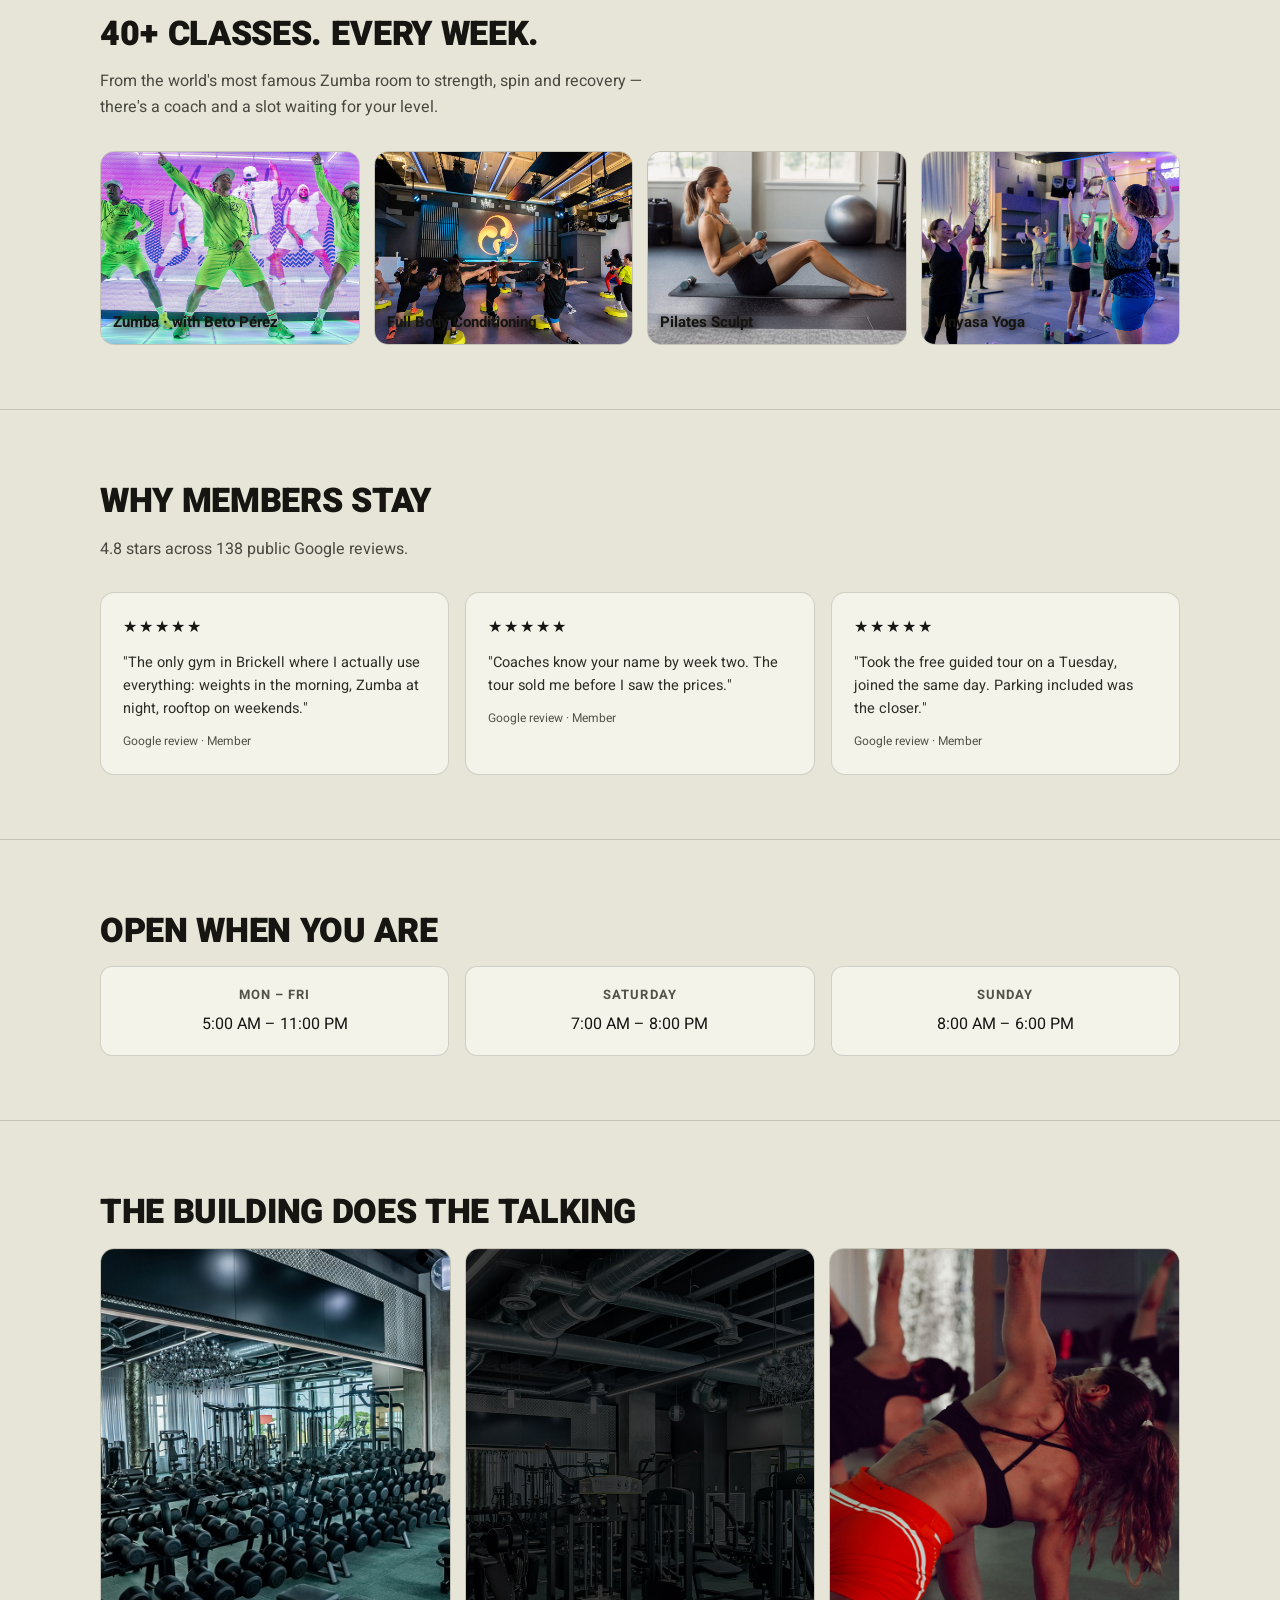
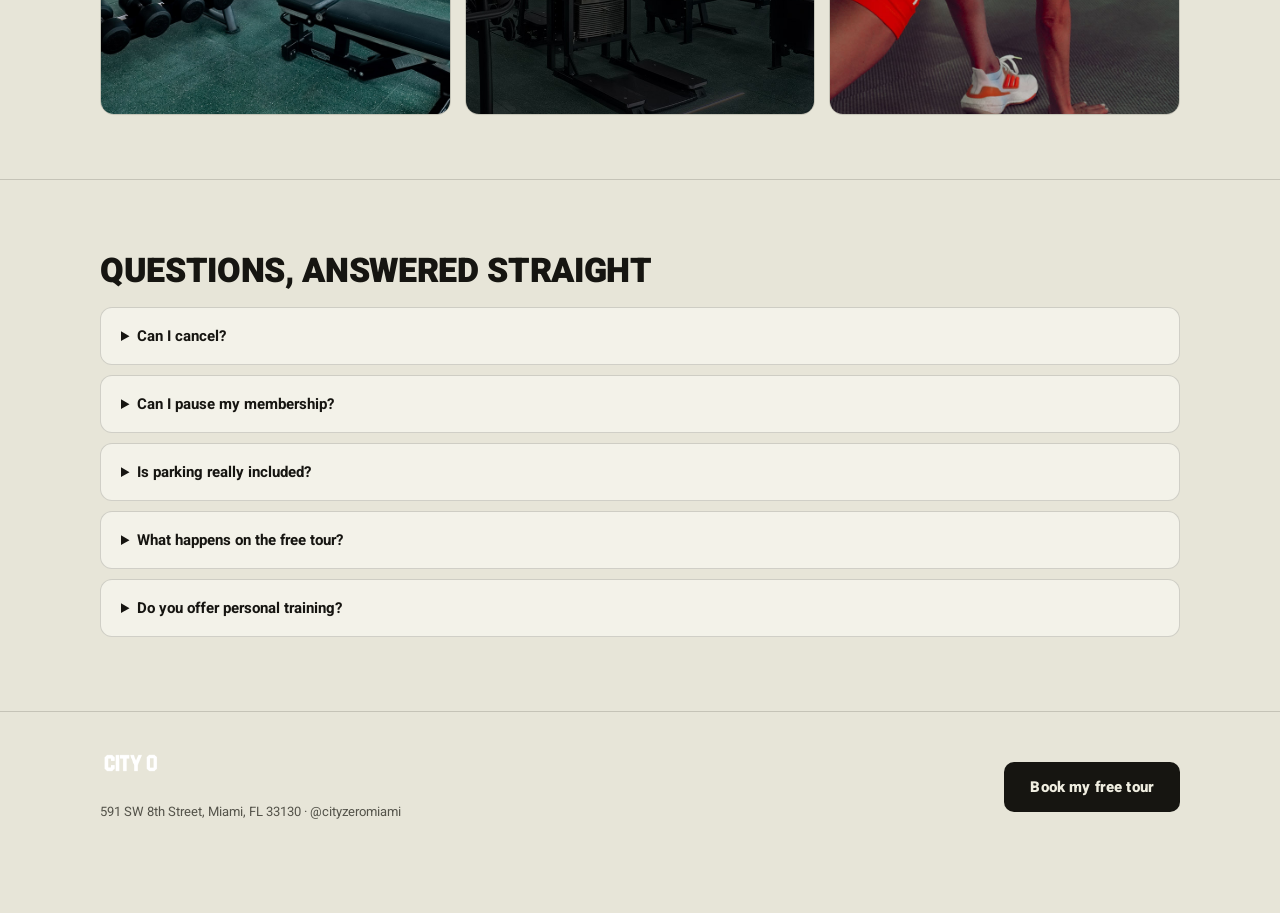
==== commit 05906ea9: "High-key Higgsfield hero video for the light landing A new five-second Seedance dolly through a sunl" ====
--- a/landing-light.html
+++ b/landing-light.html
@@ -10,7 +10,7 @@
   :root { --bg:#0b0a09; --card:#101010; --line:rgba(222,219,200,.14); --tx:#f2f1e8; --mut:#8b8a80; --acc:#DEDBC8; --mint:#DEDBC8; --btntx:#1a1a12; }
   html.light { --bg:#E7E5D8; --card:#F4F3EA; --line:rgba(20,20,16,.16); --tx:#161511; --mut:#6b6a5e; --acc:#161511; --mint:#161511; --btntx:#E7E5D8; }
   html.light .demo { background:#161511; color:#E7E5D8; }
-  html.light .hero video, html.light .hero > img.bg { opacity:.14; }
+  html.light .hero video, html.light .hero > img.bg { opacity:.5; }
   html.light header { background:rgba(231,229,216,.88); }
   html.light .sticky { background:rgba(231,229,216,.94); }
   html.light .form input, html.light .form select { background:#fff; color:#161511; border-color:var(--line); }
@@ -137,7 +137,7 @@
 
 <div class="hero">
   <div class="glow"></div>
-  <video autoplay muted loop playsinline poster="assets/banner.webp"><source src="assets/login.mp4" type="video/mp4"></video>
+  <video autoplay muted loop playsinline poster="assets/banners/light/home.webp"><source src="assets/hero-light.mp4" type="video/mp4"></video>
   <div class="wrap">
     <div>
       <div class="kick">BRICKELL · MIAMI · 591 SW 8TH ST</div>
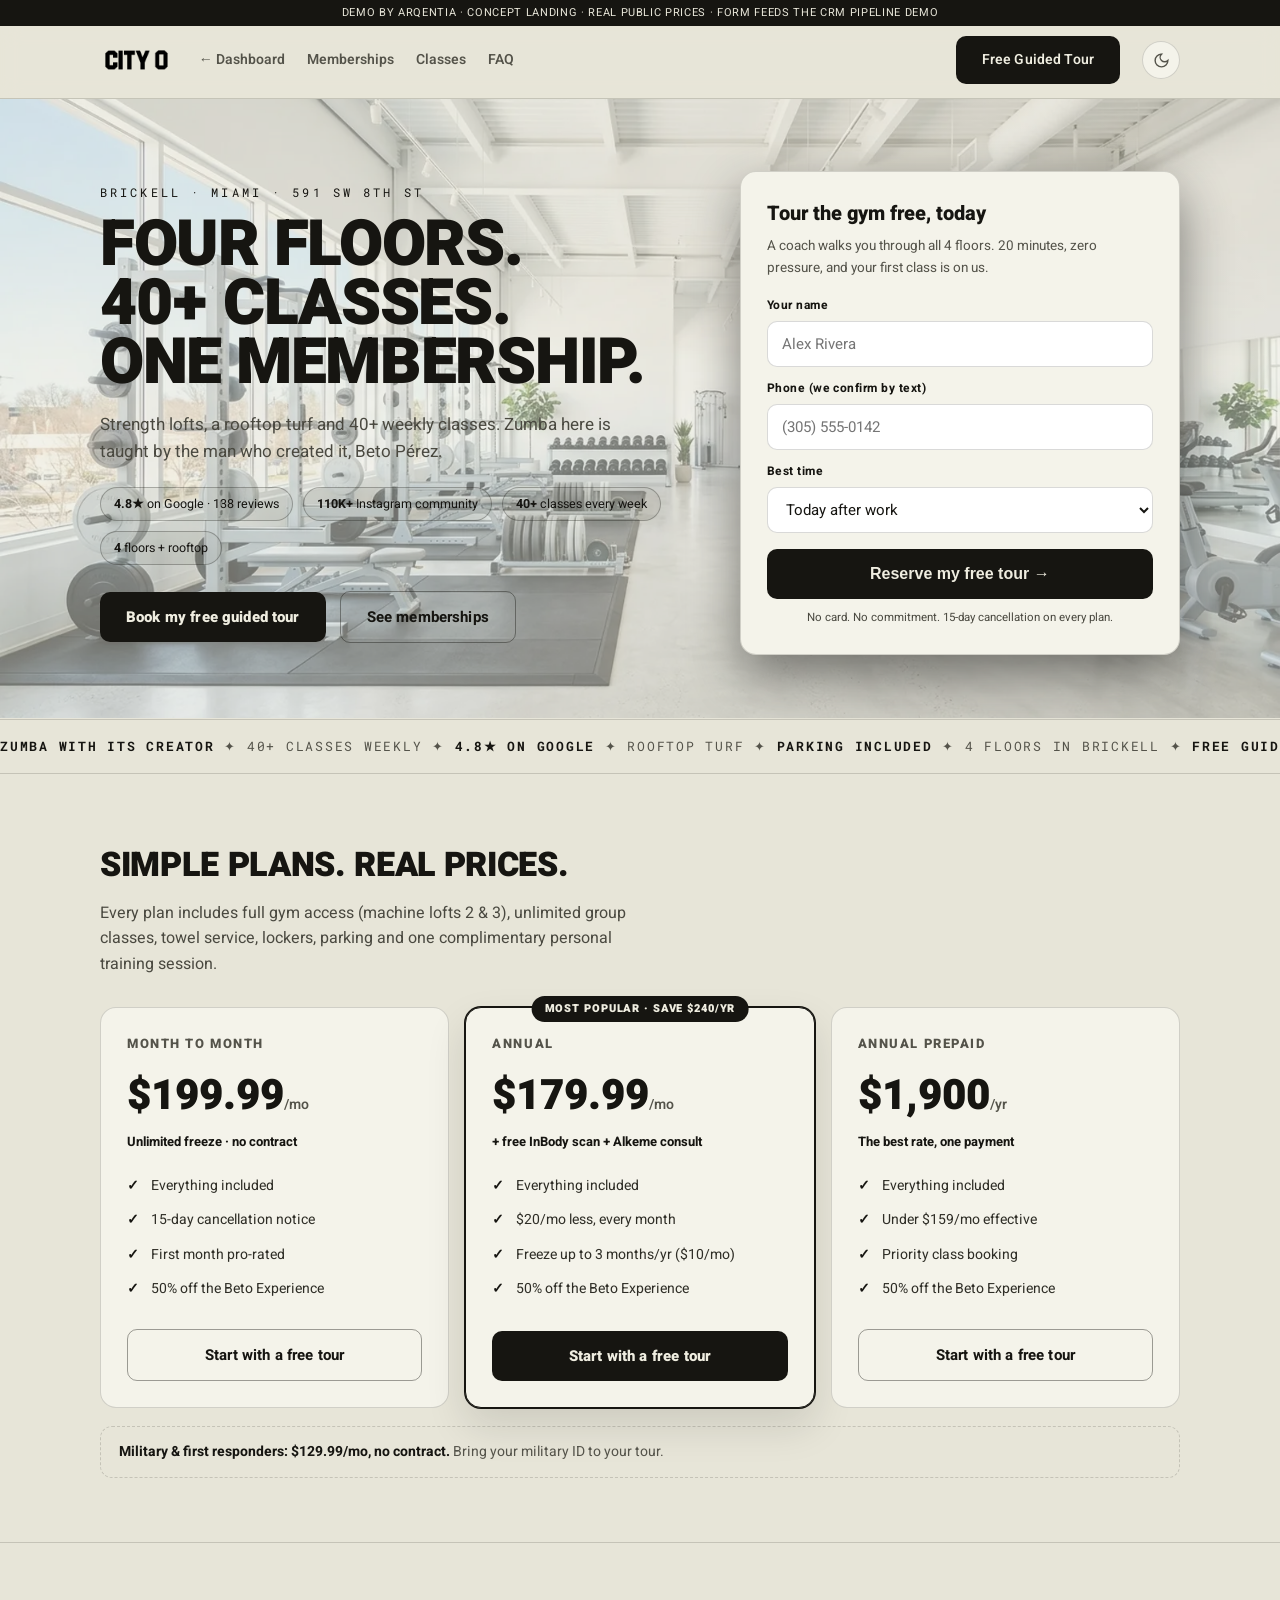
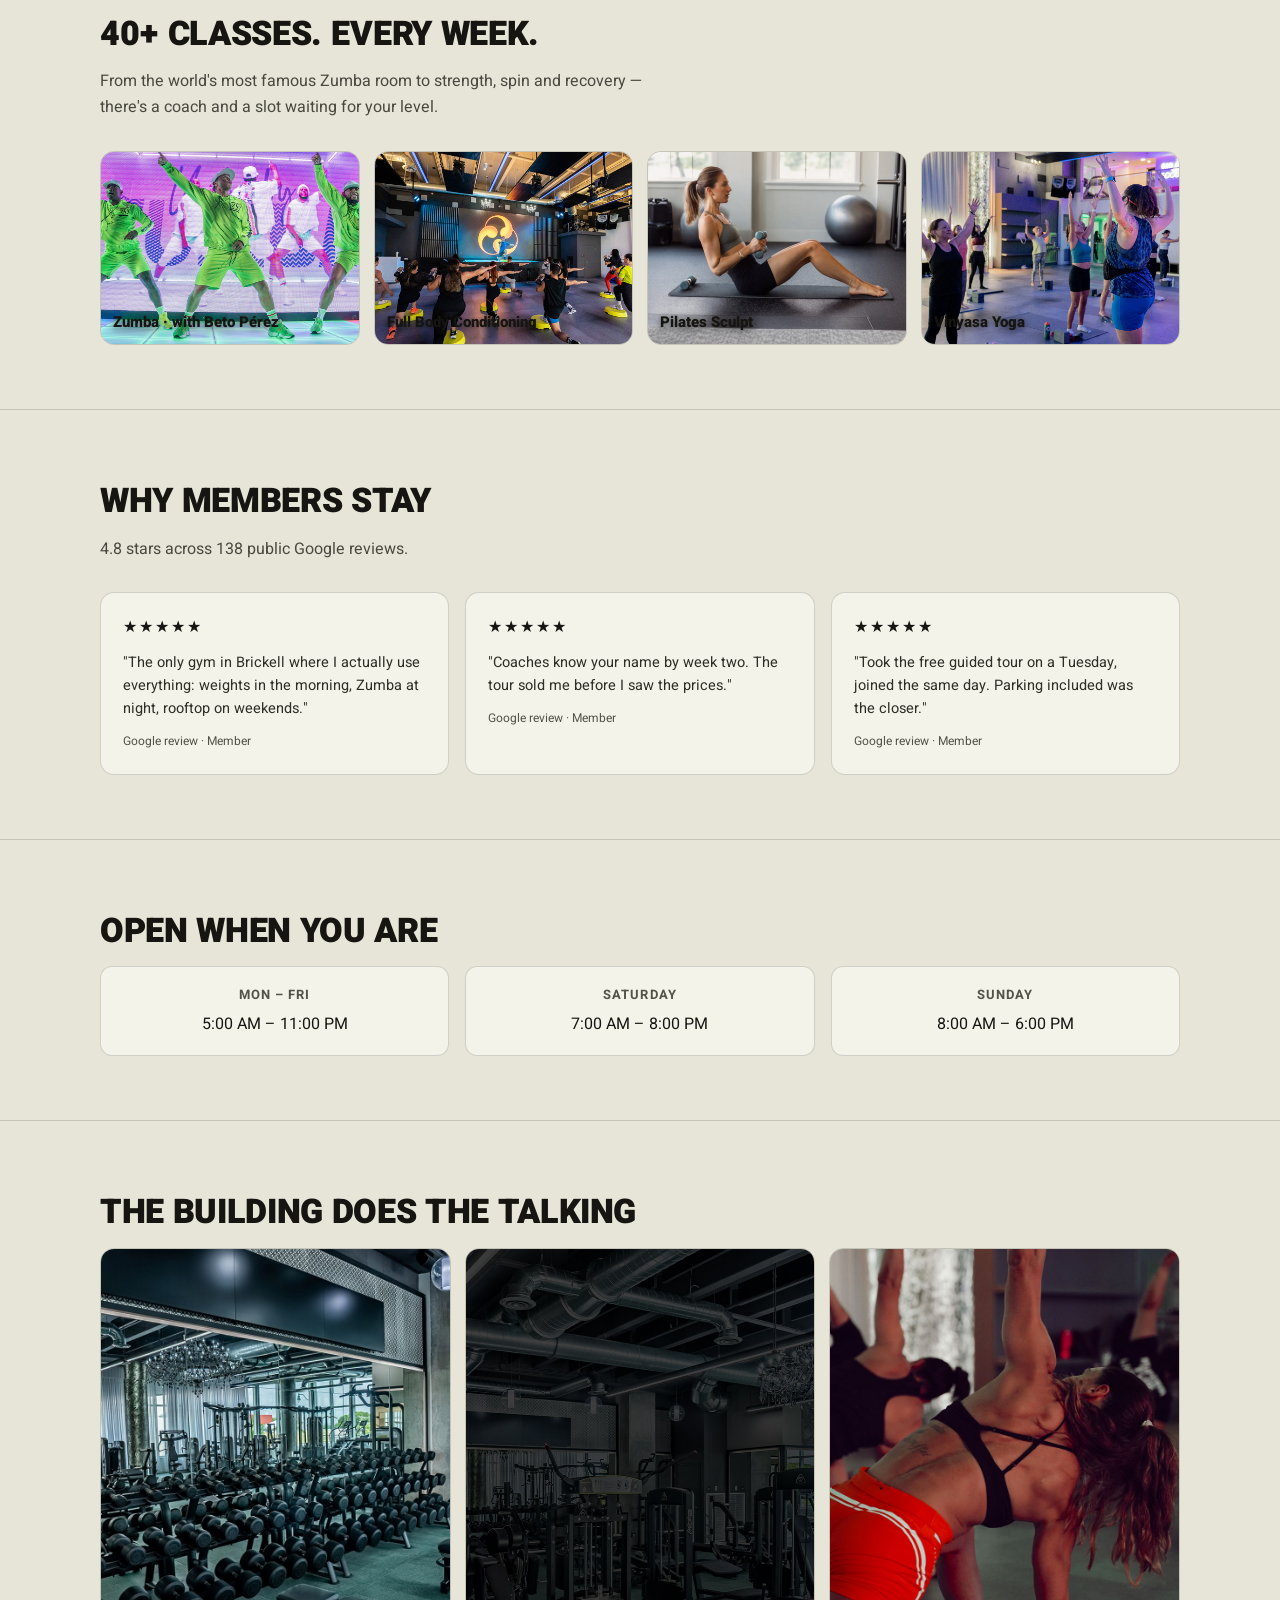
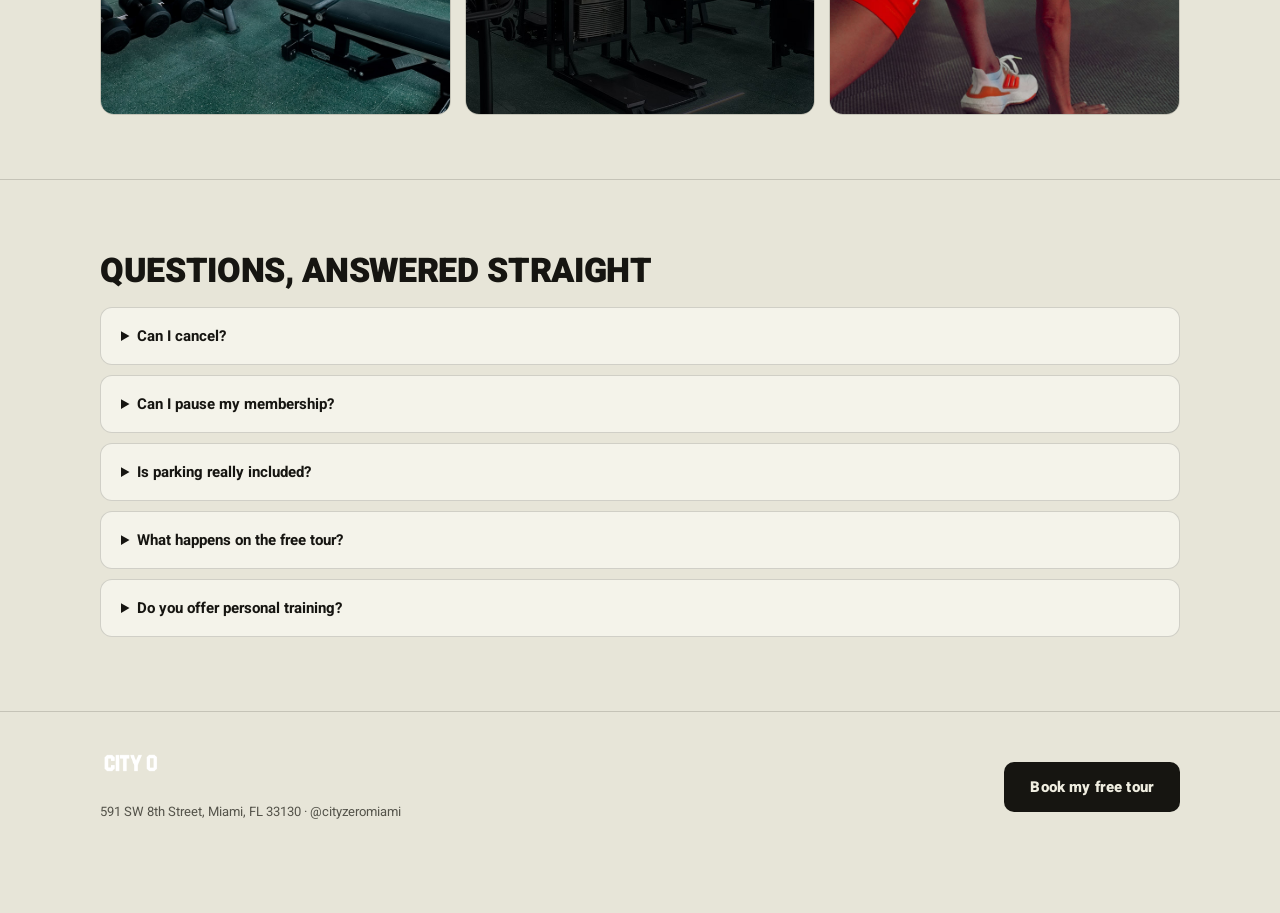
==== commit 6c28bae9: "Mobile More sheet, no entrance jumping, dark landing contrast, landing mobile The mobile More tab no" ====
--- a/landing-light.html
+++ b/landing-light.html
@@ -7,7 +7,7 @@
 <link rel="icon" href="assets/logo-cz-mark.png">
 <link href="https://fonts.googleapis.com/css2?family=Heebo:wght@300;400;600;700;800;900&family=Roboto+Mono:wght@400;500&display=swap" rel="stylesheet">
 <style>
-  :root { --bg:#0b0a09; --card:#101010; --line:rgba(222,219,200,.14); --tx:#f2f1e8; --mut:#8b8a80; --acc:#DEDBC8; --mint:#DEDBC8; --btntx:#1a1a12; }
+  :root { --bg:#0b0a09; --card:#101010; --line:rgba(222,219,200,.14); --tx:#f2f1e8; --mut:#a6a496; --acc:#DEDBC8; --mint:#DEDBC8; --btntx:#1a1a12; }
   html.light { --bg:#E7E5D8; --card:#F4F3EA; --line:rgba(20,20,16,.16); --tx:#161511; --mut:#6b6a5e; --acc:#161511; --mint:#161511; --btntx:#E7E5D8; }
   html.light .demo { background:#161511; color:#E7E5D8; }
   html.light .hero video, html.light .hero > img.bg { opacity:.5; }
@@ -27,6 +27,11 @@
   html.light .form .micro, html.light .lead, html.light .sub { color:#4a4940; }
   .thbtn2 { display:inline-flex; align-items:center; justify-content:center; width:38px; height:38px; border-radius:999px; border:1px solid var(--line); color:var(--tx); background:var(--card); }
   .thbtn2 svg { width:17px; height:17px; }
+  .hero::before { content:""; position:absolute; inset:0; background:linear-gradient(90deg, rgba(11,10,9,.85), rgba(11,10,9,.3) 55%, rgba(11,10,9,.55)); }
+  html.light .hero::before { background:linear-gradient(90deg, rgba(231,229,216,.88), rgba(231,229,216,.35) 55%, rgba(231,229,216,.65)); }
+  .hero .sub { color:#cbc9ba; }
+  .cls b { font-weight:800; text-shadow:0 2px 10px rgba(0,0,0,.9), 0 0 2px rgba(0,0,0,.9); }
+  .rcard p { color:#d9d7c9; }
   .glow { position:absolute; top:-20%; right:-8%; width:55%; height:120%; background:radial-gradient(closest-side, rgba(222,219,200,.14), transparent 70%); pointer-events:none; }
   html.light .glow { background:radial-gradient(closest-side, rgba(20,20,16,.08), transparent 70%); }
   .marq { overflow:hidden; border-bottom:1px solid var(--line); padding:14px 0; white-space:nowrap; }
@@ -111,6 +116,14 @@
   footer .wrap { display:flex; justify-content:space-between; gap:20px; flex-wrap:wrap; align-items:center; }
   .sticky { position:fixed; left:0; right:0; bottom:0; z-index:55; padding:12px 16px calc(12px + env(safe-area-inset-bottom)); background:rgba(11,13,14,.92); backdrop-filter:blur(10px); border-top:1px solid var(--line); display:none; }
   .sticky .cta { display:block; text-align:center; background:var(--mint); color:#04331f; }
+  @media (max-width:640px) {
+    .hero .wrap { padding:40px 20px 36px; gap:28px; }
+    h2 { font-size:24px; }
+    .price { font-size:36px; }
+    .clsgrid[style] { grid-template-columns:1fr 1fr !important; }
+    .form { padding:20px; }
+    .nav { gap:14px; }
+  }
   @media (max-width:920px) {
     .hero .wrap { grid-template-columns:1fr; padding-top:44px; }
     .grid3, .rev, .hours { grid-template-columns:1fr; }
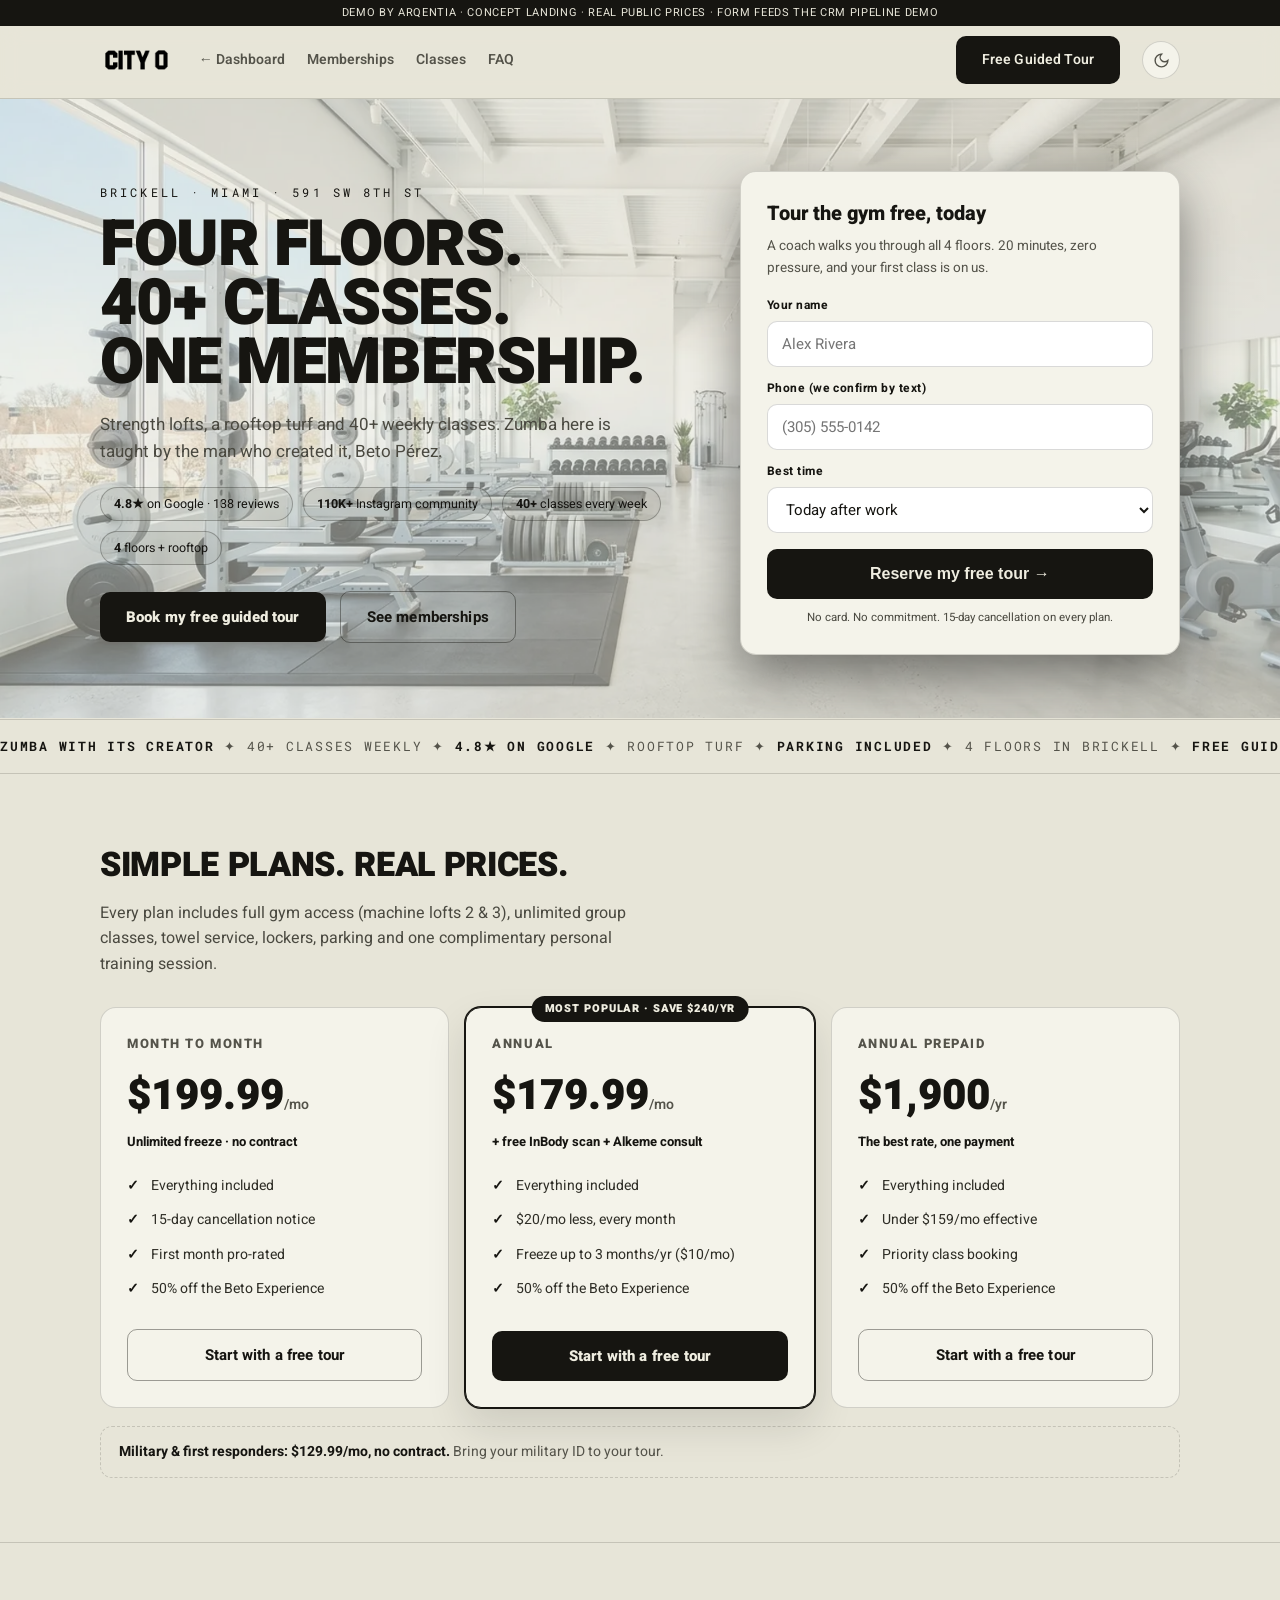
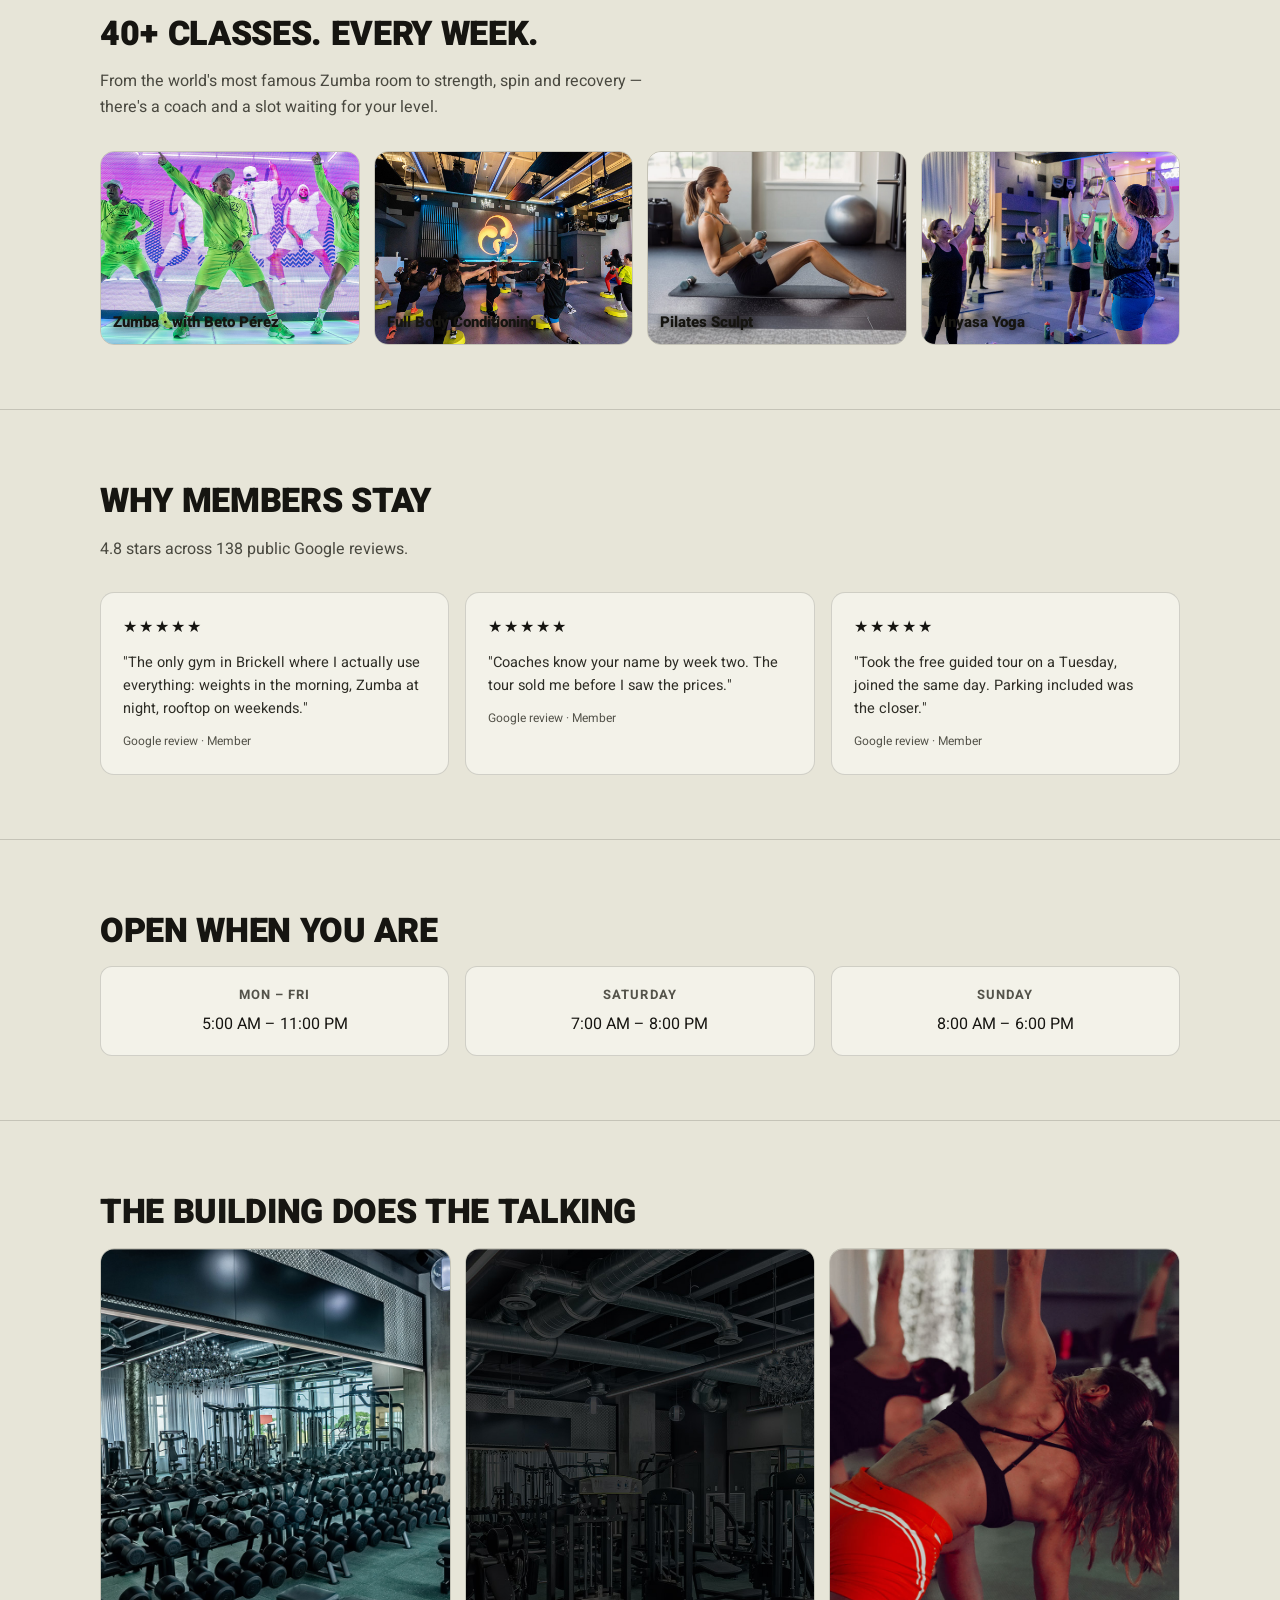
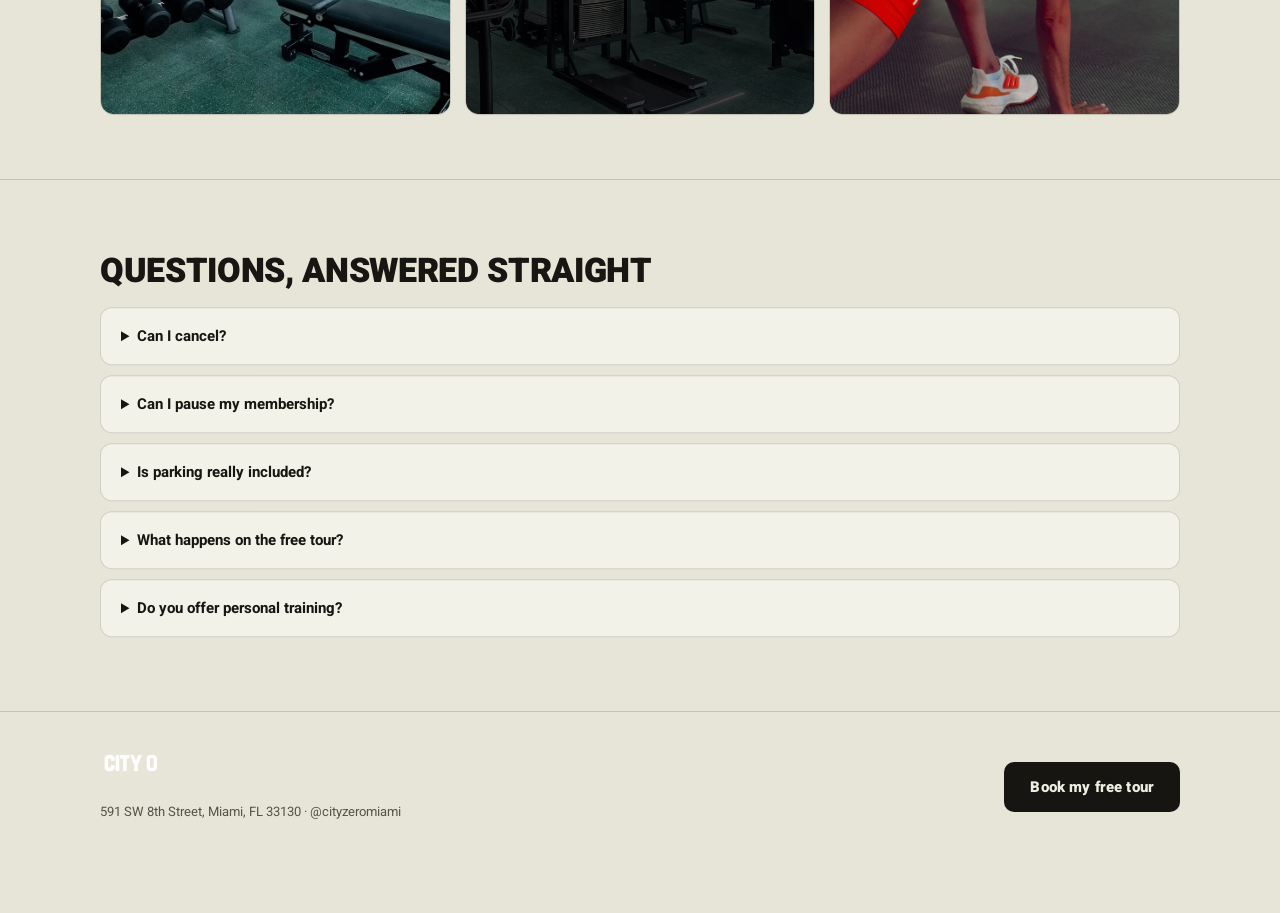
==== commit b5260ba6: "Landing honors anim=off and never strands hidden content The landing reveal script now respects the " ====
--- a/landing-light.html
+++ b/landing-light.html
@@ -285,8 +285,13 @@
 <script src="vendor/anime.min.js"></script>
 <script>
 (function () {
-  if (window.matchMedia && matchMedia("(prefers-reduced-motion: reduce)").matches) return;
-  if (typeof anime === "undefined") return;
+  var off = location.search.indexOf("anim=off") >= 0
+    || (window.matchMedia && matchMedia("(prefers-reduced-motion: reduce)").matches)
+    || typeof anime === "undefined";
+  if (off) return;
+  setTimeout(function () {  // red de seguridad: nada se queda invisible
+    document.querySelectorAll('[style*="opacity: 0"], [style*="opacity:0"]').forEach(function (el) { el.style.opacity = 1; });
+  }, 1800);
   var targets = document.querySelectorAll("section .wrap > *");
   targets.forEach(function (el) { el.style.opacity = 0; });
   var io = new IntersectionObserver(function (entries) {
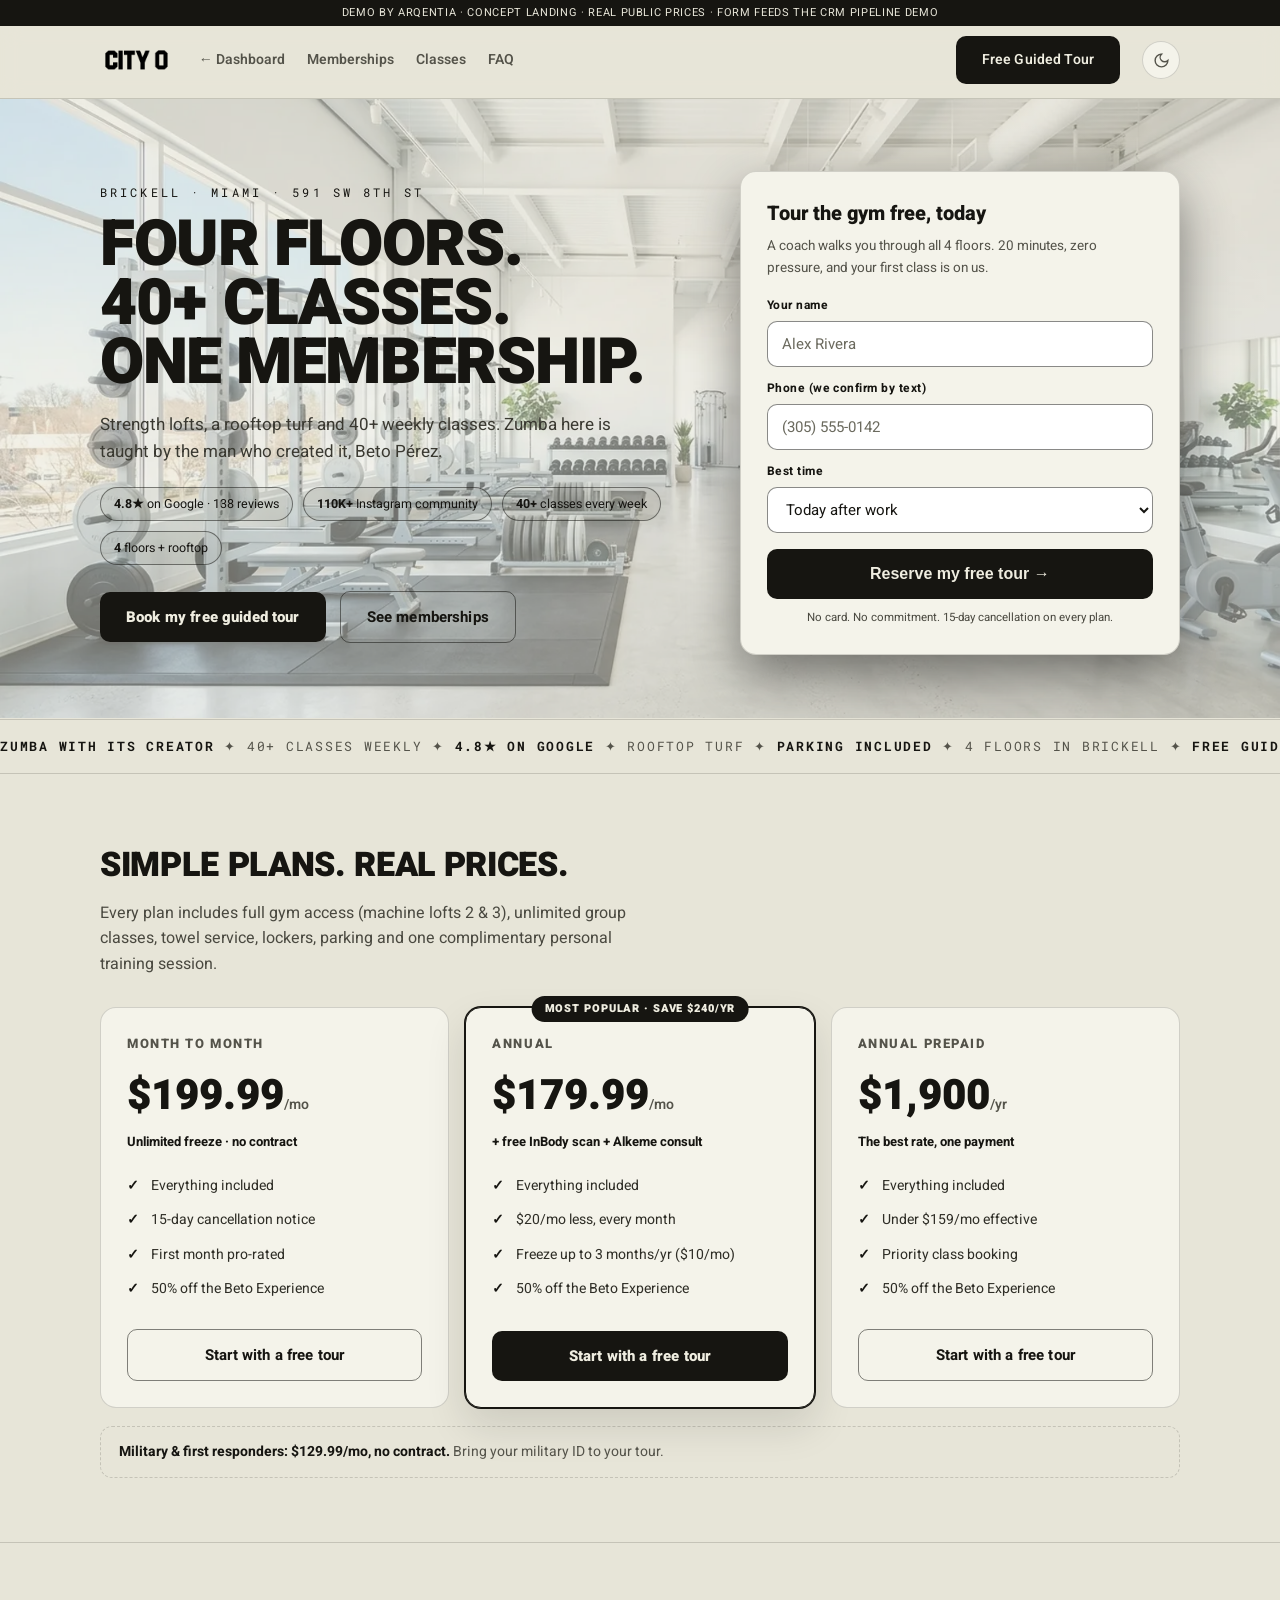
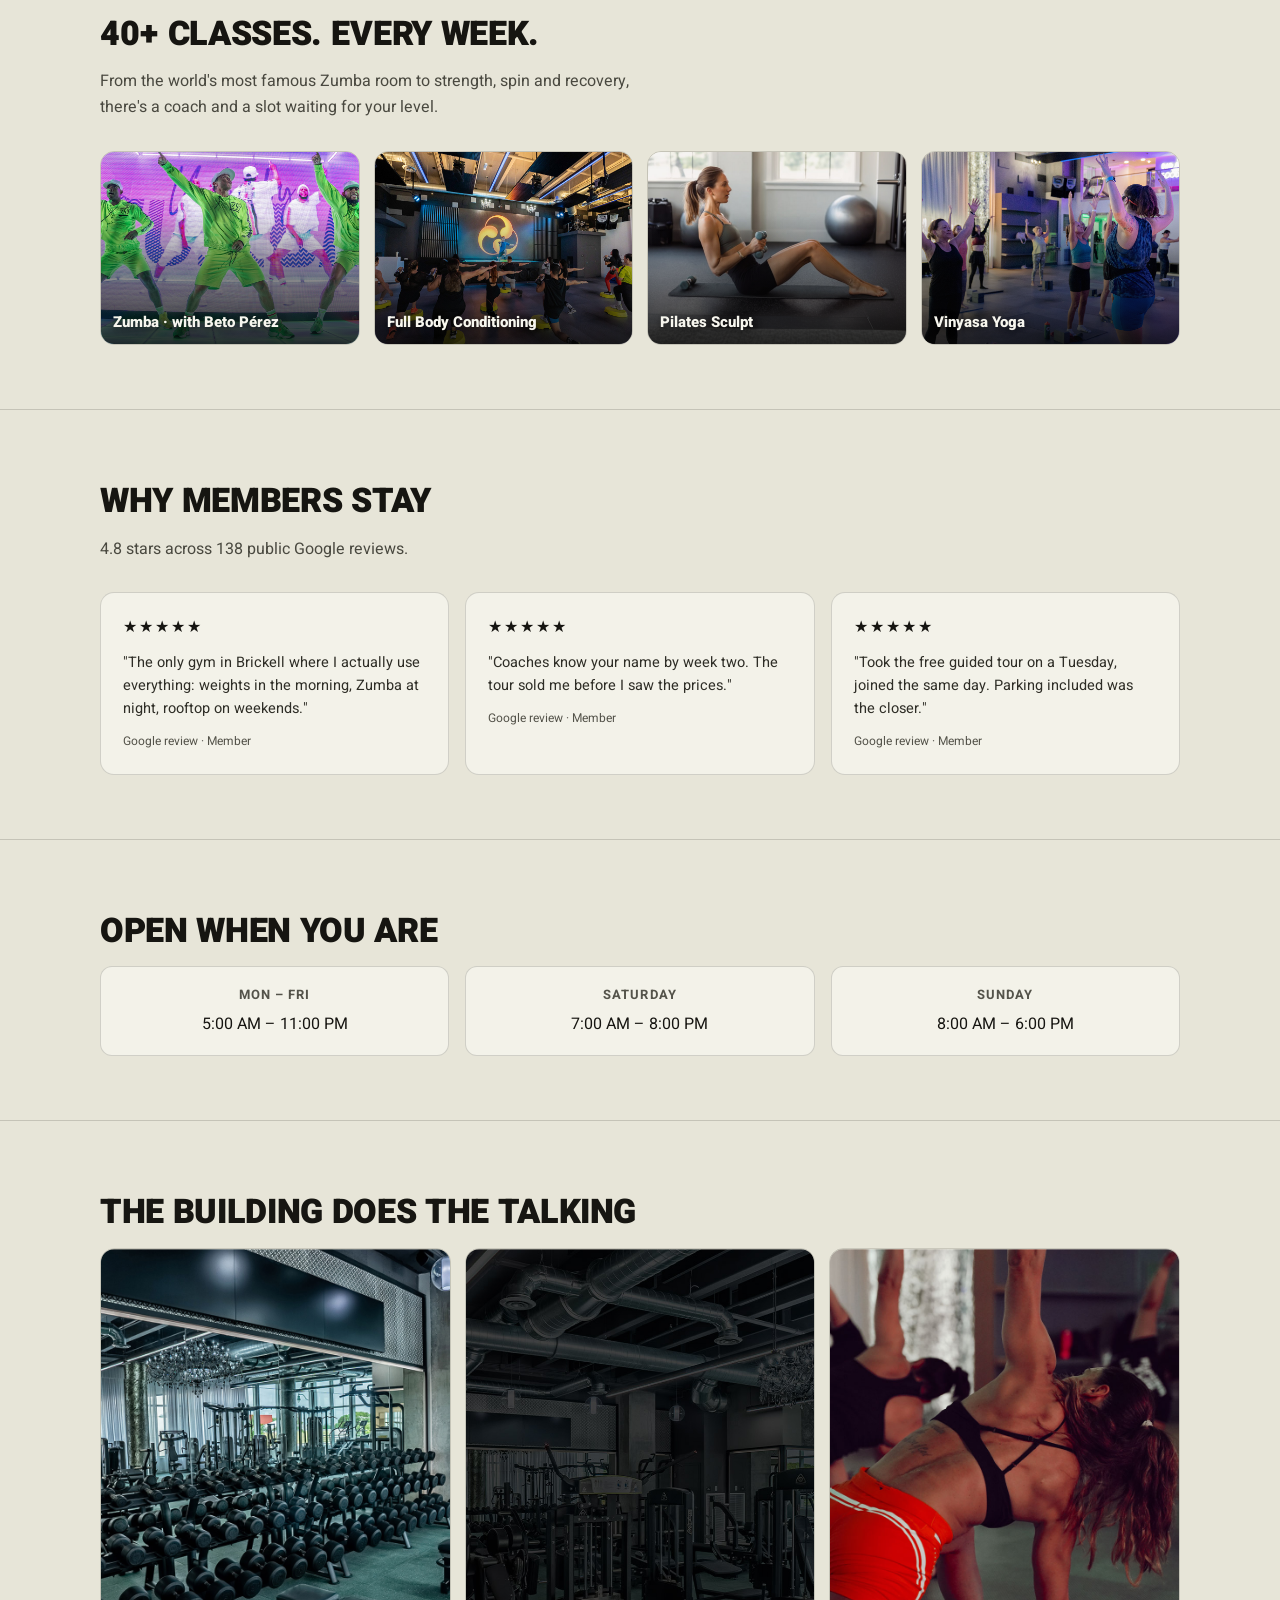
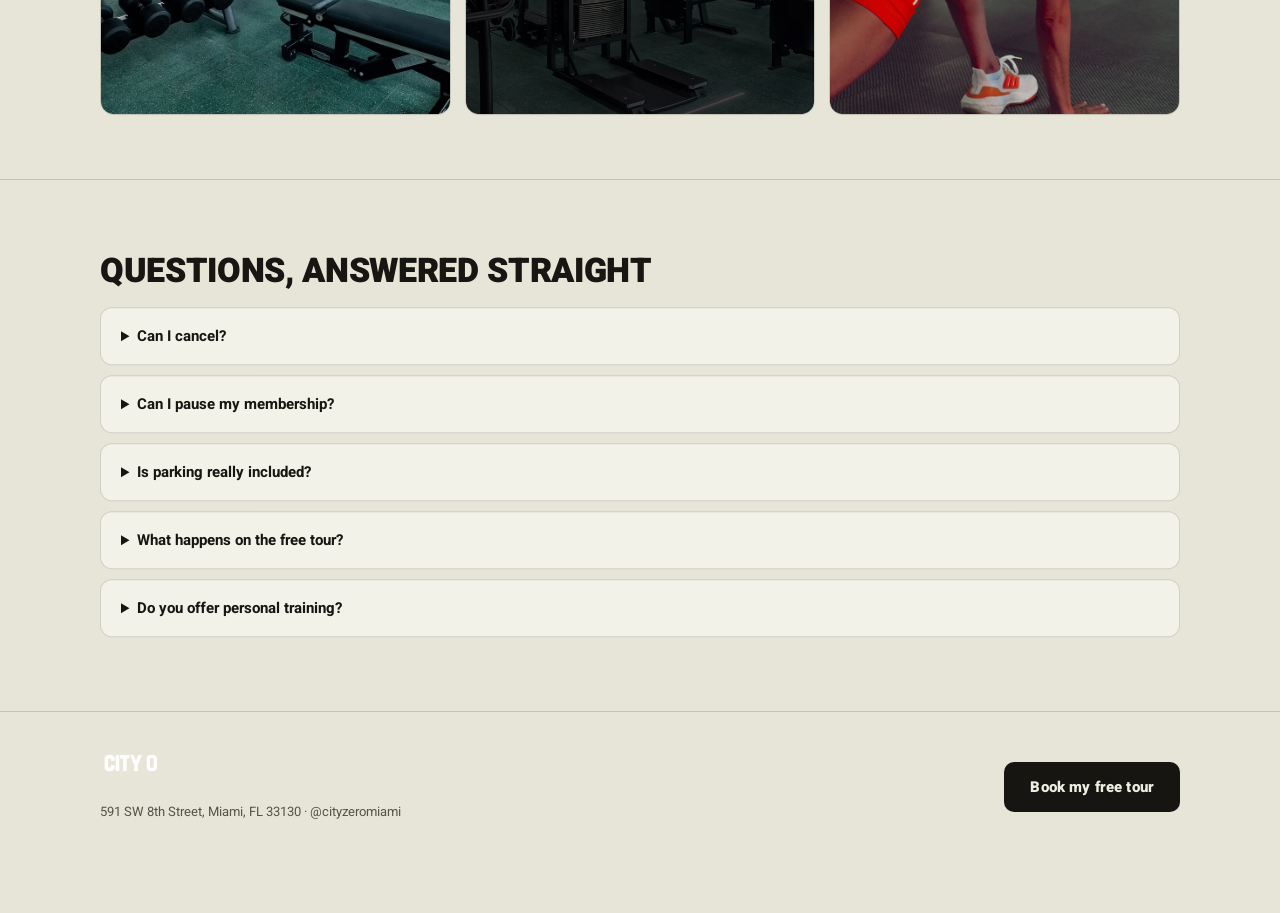
==== commit 88b915e4: "Daily Sheet section (real workbook, 242 days), landing contrast AA, cache bump 0902a Co-Authored-By:" ====
--- a/landing-light.html
+++ b/landing-light.html
@@ -13,13 +13,13 @@
   html.light .hero video, html.light .hero > img.bg { opacity:.5; }
   html.light header { background:rgba(231,229,216,.88); }
   html.light .sticky { background:rgba(231,229,216,.94); }
-  html.light .form input, html.light .form select { background:#fff; color:#161511; border-color:var(--line); }
+  html.light .form input, html.light .form select { background:#fff; color:#161511; border-color:rgba(20,20,16,.5); }
   html.light .chip { background:rgba(20,20,16,.05); }
   html.light .pcard.hot { box-shadow:0 0 0 1px #161511, 0 18px 40px rgba(20,20,16,.12); }
   html.light { --mut:#54534a; }
   html.light .pcard li, html.light .rcard p { color:#2e2d26; }
-  html.light .cta.ghost { border-color:rgba(20,20,16,.4); font-weight:700; }
-  html.light .chip { border-color:rgba(20,20,16,.28); }
+  html.light .cta.ghost { border-color:rgba(20,20,16,.52); font-weight:700; }
+  html.light .chip { border-color:rgba(20,20,16,.5); }
   html.light .cta { background:#161511; color:#EFEDE0; }
   html.light .cta.ghost { background:transparent; color:#161511; }
   html.light .form button { background:#161511; color:#EFEDE0; }
@@ -27,10 +27,14 @@
   html.light .form .micro, html.light .lead, html.light .sub { color:#4a4940; }
   .thbtn2 { display:inline-flex; align-items:center; justify-content:center; width:38px; height:38px; border-radius:999px; border:1px solid var(--line); color:var(--tx); background:var(--card); }
   .thbtn2 svg { width:17px; height:17px; }
-  .hero::before { content:""; position:absolute; inset:0; background:linear-gradient(90deg, rgba(11,10,9,.85), rgba(11,10,9,.3) 55%, rgba(11,10,9,.55)); }
-  html.light .hero::before { background:linear-gradient(90deg, rgba(231,229,216,.88), rgba(231,229,216,.35) 55%, rgba(231,229,216,.65)); }
-  .hero .sub { color:#cbc9ba; }
-  .cls b { font-weight:800; text-shadow:0 2px 10px rgba(0,0,0,.9), 0 0 2px rgba(0,0,0,.9); }
+  .hero::before { content:""; position:absolute; inset:0; background:linear-gradient(90deg, rgba(11,10,9,.9), rgba(11,10,9,.48) 55%, rgba(11,10,9,.62)); }
+  html.light .hero::before { background:linear-gradient(90deg, rgba(231,229,216,.92), rgba(231,229,216,.5) 55%, rgba(231,229,216,.72)); }
+  html.light .hero .sub { color:#3a3931; }
+  html.light .form input::placeholder { color:#6b6a5e; opacity:1; }
+  html.light .nav a.cta { color:#EFEDE0; }
+  .hero .sub { color:#d6d4c6; }
+  .cls b { font-weight:800; color:#f7f6ee; z-index:2; text-shadow:0 2px 10px rgba(0,0,0,.9), 0 0 2px rgba(0,0,0,.9); }
+  .cls:has(> b)::after { content:""; position:absolute; inset:0; z-index:1; pointer-events:none; background:linear-gradient(to top, rgba(6,6,5,.82) 0%, rgba(6,6,5,.35) 42%, rgba(6,6,5,0) 68%); }
   .rcard p { color:#d9d7c9; }
   .glow { position:absolute; top:-20%; right:-8%; width:55%; height:120%; background:radial-gradient(closest-side, rgba(222,219,200,.14), transparent 70%); pointer-events:none; }
   html.light .glow { background:radial-gradient(closest-side, rgba(20,20,16,.08), transparent 70%); }
@@ -51,9 +55,10 @@
   .nav a { color:var(--mut); text-decoration:none; font-size:14px; font-weight:600; }
   .nav a:hover { color:var(--tx); }
   .nav .cta { margin-left:auto; }
+  .nav a.cta { color:var(--btntx); }
   .cta { display:inline-block; background:var(--acc); color:#0b0d0e; font-weight:800; padding:13px 26px; border-radius:10px; text-decoration:none; font-size:15px; letter-spacing:.01em; transition:transform .15s ease; }
   .cta:hover { transform:translateY(-2px); }
-  .cta.ghost { background:transparent; color:var(--tx); border:1px solid var(--line); font-weight:600; }
+  .cta.ghost { background:transparent; color:var(--tx); border:1px solid rgba(222,219,200,.45); font-weight:600; }
   .hero { position:relative; overflow:hidden; border-bottom:1px solid var(--line); }
   .hero video, .hero > img.bg { position:absolute; inset:0; width:100%; height:100%; object-fit:cover; opacity:.38; }
   .hero .wrap { position:relative; display:grid; grid-template-columns:1.15fr .85fr; gap:44px; padding:72px 20px 64px; align-items:center; }
@@ -68,13 +73,14 @@
   .cta.ghost { background:transparent; color:var(--tx); }
   .sub { color:var(--mut); font-size:17px; margin:18px 0 22px; max-width:52ch; }
   .proof { display:flex; gap:10px; flex-wrap:wrap; margin-bottom:26px; }
-  .chip { border:1px solid var(--line); border-radius:999px; padding:6px 13px; font-size:12.5px; color:var(--tx); background:rgba(255,255,255,.04); }
+  .chip { border:1px solid rgba(222,219,200,.42); border-radius:999px; padding:6px 13px; font-size:12.5px; color:var(--tx); background:rgba(255,255,255,.04); }
   .chip b { color:var(--mint); }
   .form { background:var(--card); border:1px solid var(--line); border-radius:16px; padding:26px; box-shadow:0 20px 50px rgba(0,0,0,.45); }
   .form h3 { font-size:20px; font-weight:800; }
   .form p.fs { color:var(--mut); font-size:13.5px; margin:6px 0 16px; }
   .form label { display:block; font-size:12px; font-weight:700; margin:12px 0 6px; letter-spacing:.04em; }
-  .form input, .form select { width:100%; height:46px; border-radius:10px; border:1px solid var(--line); background:#0e1113; color:var(--tx); padding:0 14px; font:inherit; font-size:15px; }
+  .form input, .form select { width:100%; height:46px; border-radius:10px; border:1px solid rgba(222,219,200,.42); background:#0e1113; color:var(--tx); padding:0 14px; font:inherit; font-size:15px; }
+  .form input::placeholder { color:#8f8d80; opacity:1; }
   .form button { width:100%; height:50px; margin-top:16px; border:0; border-radius:10px; background:var(--mint); color:#062; color:#04331f; font-weight:900; font-size:16px; cursor:pointer; }
   .form .micro { font-size:11.5px; color:var(--mut); margin-top:10px; text-align:center; }
   #ok { display:none; text-align:center; padding:26px 6px; }
@@ -213,7 +219,7 @@
 
 <section id="classes"><div class="wrap">
   <h2>40+ classes. Every week.</h2>
-  <p class="lead">From the world's most famous Zumba room to strength, spin and recovery — there's a coach and a slot waiting for your level.</p>
+  <p class="lead">From the world's most famous Zumba room to strength, spin and recovery, there's a coach and a slot waiting for your level.</p>
   <div class="clsgrid">
     <div class="cls"><img src="assets/classes/zumba.jpg" alt="Zumba"><b>Zumba · with Beto Pérez</b></div>
     <div class="cls"><img src="assets/classes/fbc.jpg" alt="Full Body Conditioning"><b>Full Body Conditioning</b></div>
@@ -255,7 +261,7 @@
   <div class="faq">
     <details><summary>Can I cancel?</summary><p>Yes. Month-to-month cancels with a simple 15-day notice. No exit fees, no games.</p></details>
     <details><summary>Can I pause my membership?</summary><p>Month-to-month freezes without limit. Annual plans freeze up to 3 months per year for $10/month.</p></details>
-    <details><summary>Is parking really included?</summary><p>Yes — parking, towel service and lockers come with every plan.</p></details>
+    <details><summary>Is parking really included?</summary><p>Yes. Parking, towel service and lockers come with every plan.</p></details>
     <details><summary>What happens on the free tour?</summary><p>A coach walks you through all four floors in about 20 minutes, matches you with classes for your level, and your first class is free. No card required.</p></details>
     <details><summary>Do you offer personal training?</summary><p>Every plan includes one complimentary PT session, and you can hire our trainers for tailored programs after that.</p></details>
   </div>
@@ -266,7 +272,7 @@
   <a class="cta" href="#tour">Book my free tour</a>
 </div></footer>
 
-<div class="sticky"><a class="cta" href="#tour">Book my free tour — no card needed</a></div>
+<div class="sticky"><a class="cta" href="#tour">Book my free tour, no card needed</a></div>
 
 <script>
 function captureLead(e) {
